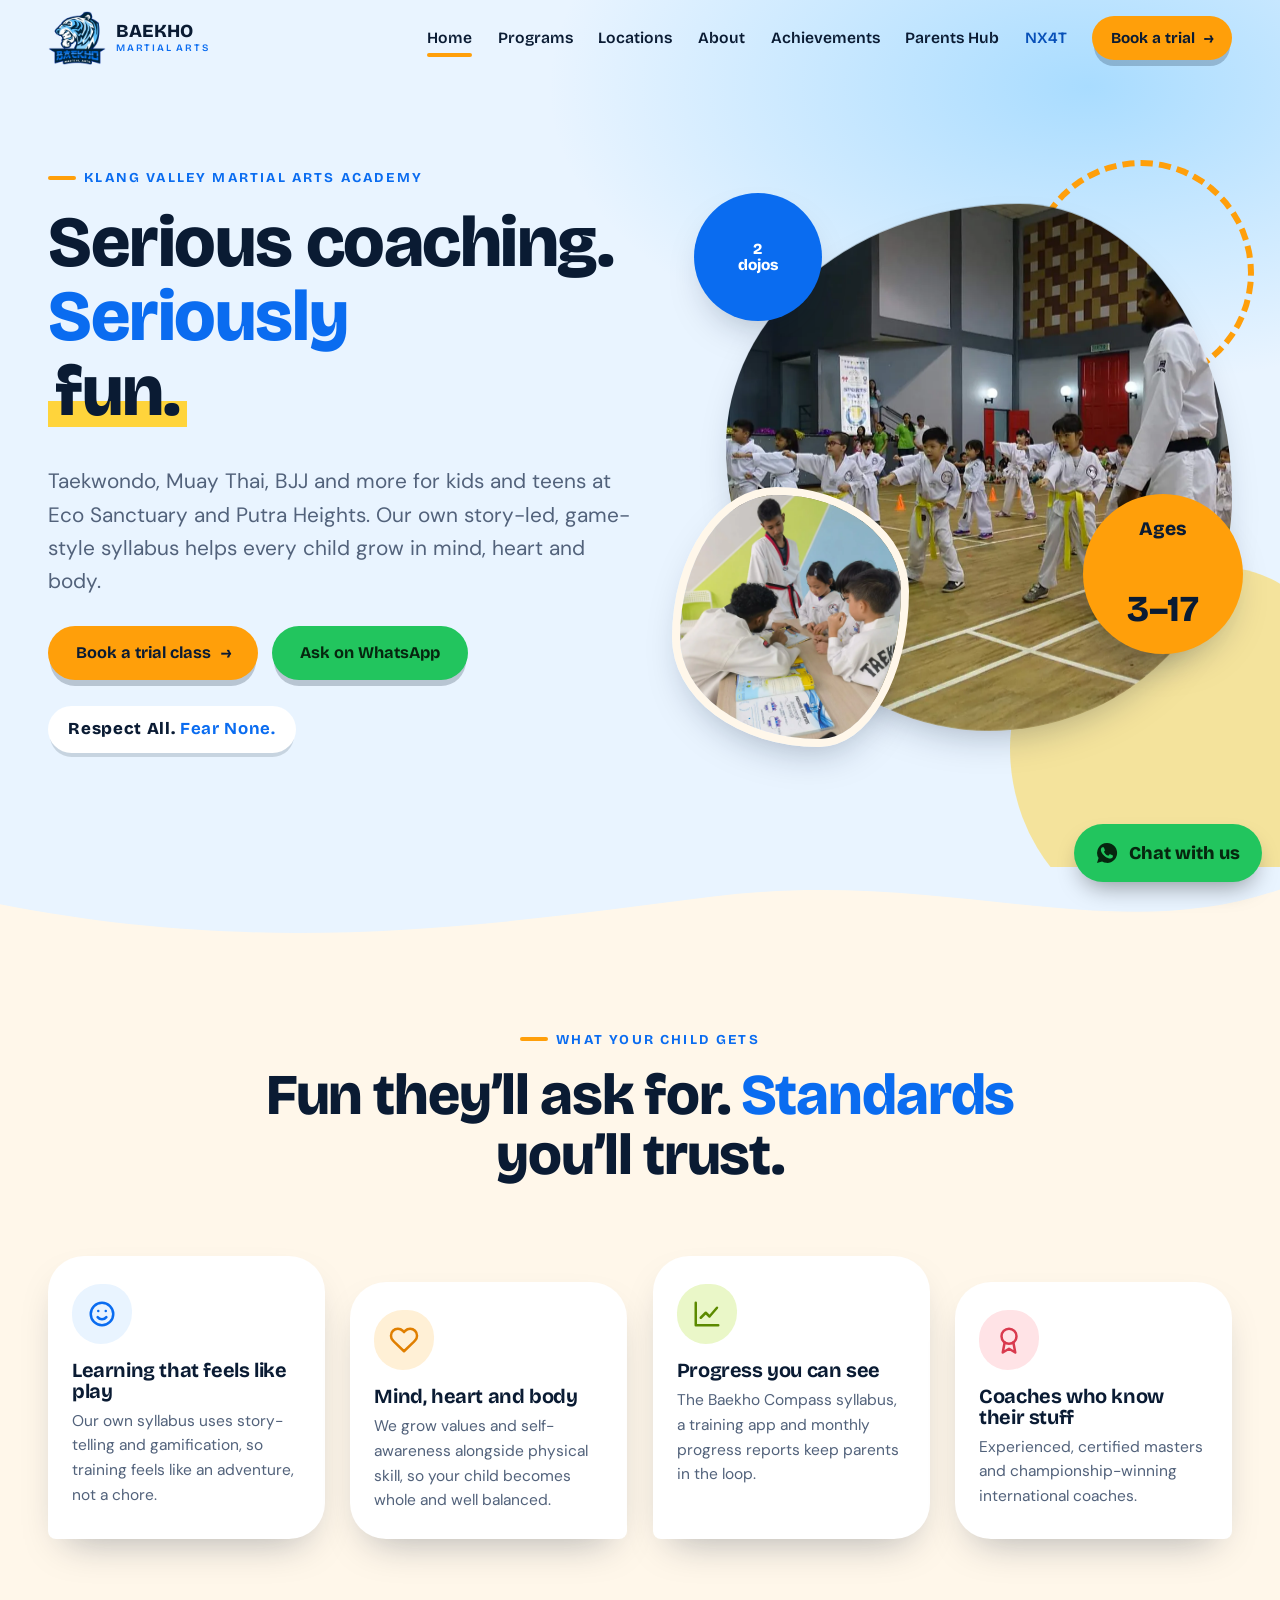
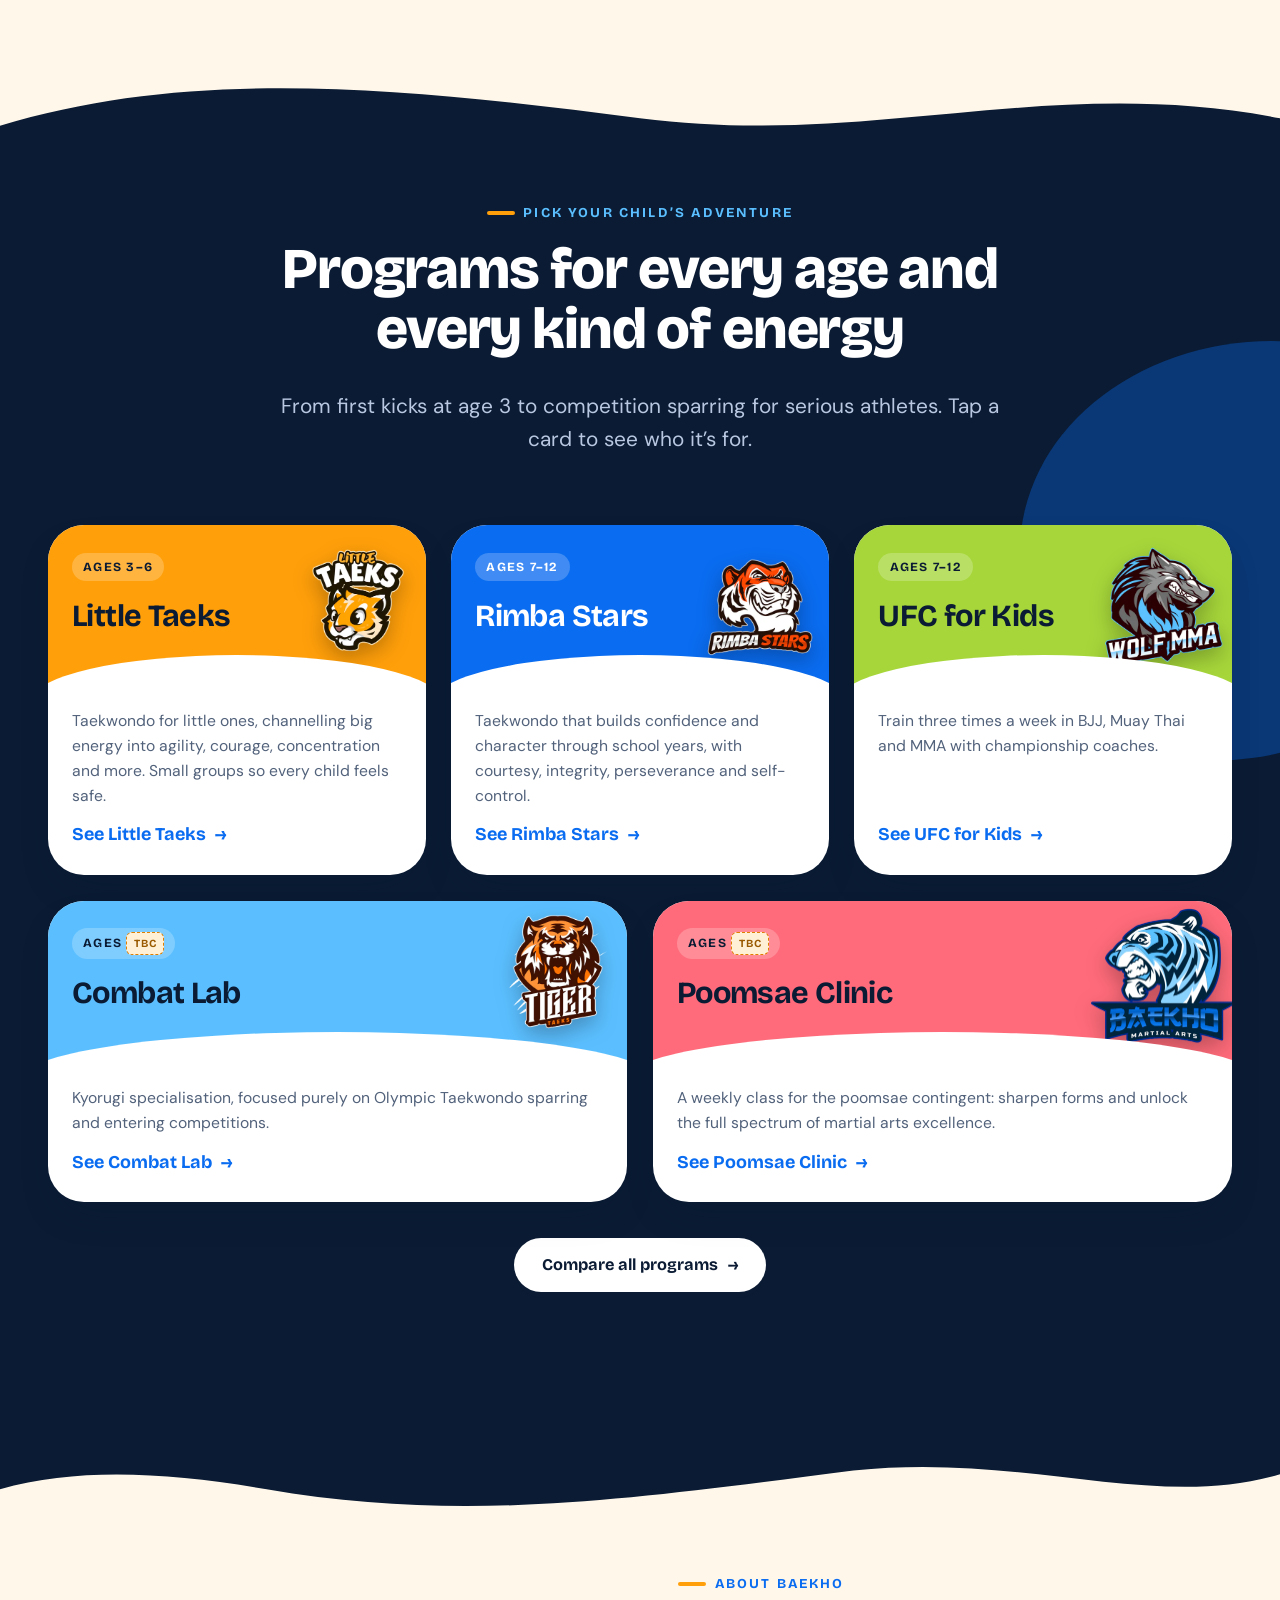
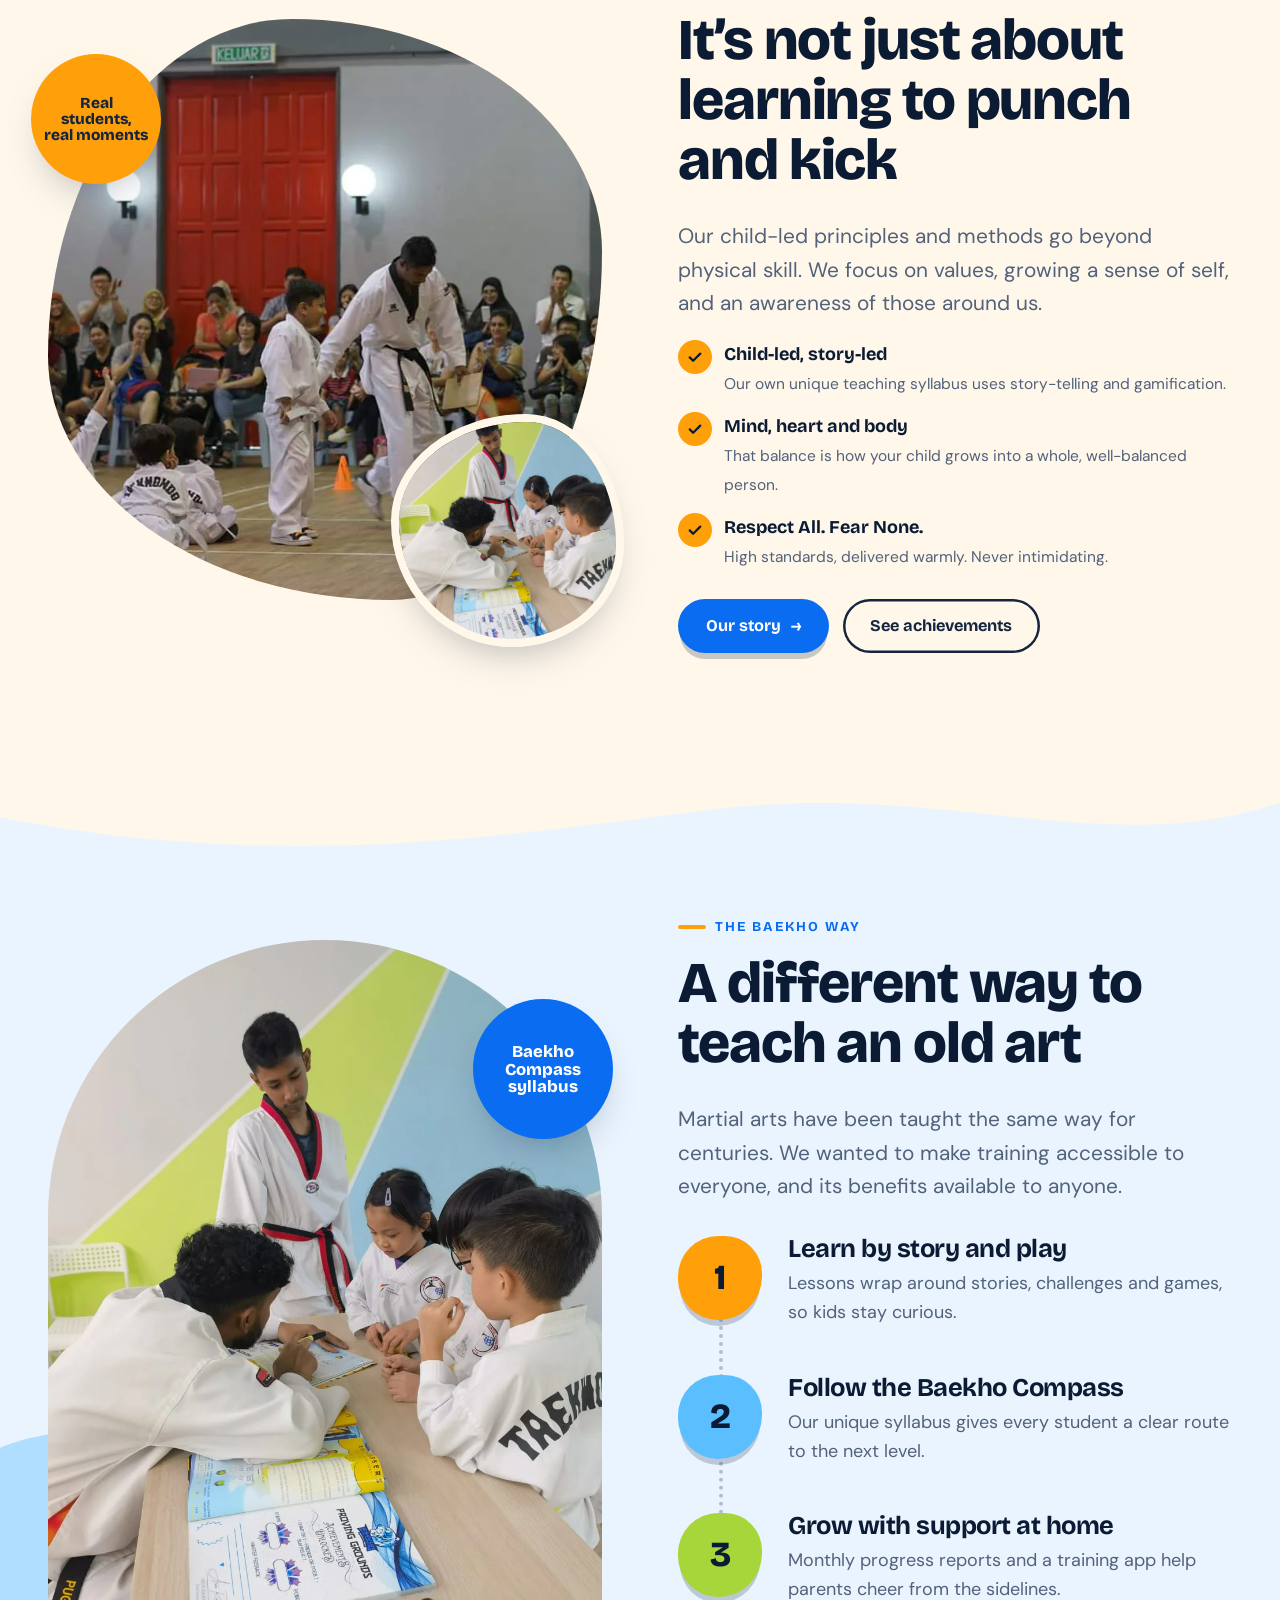
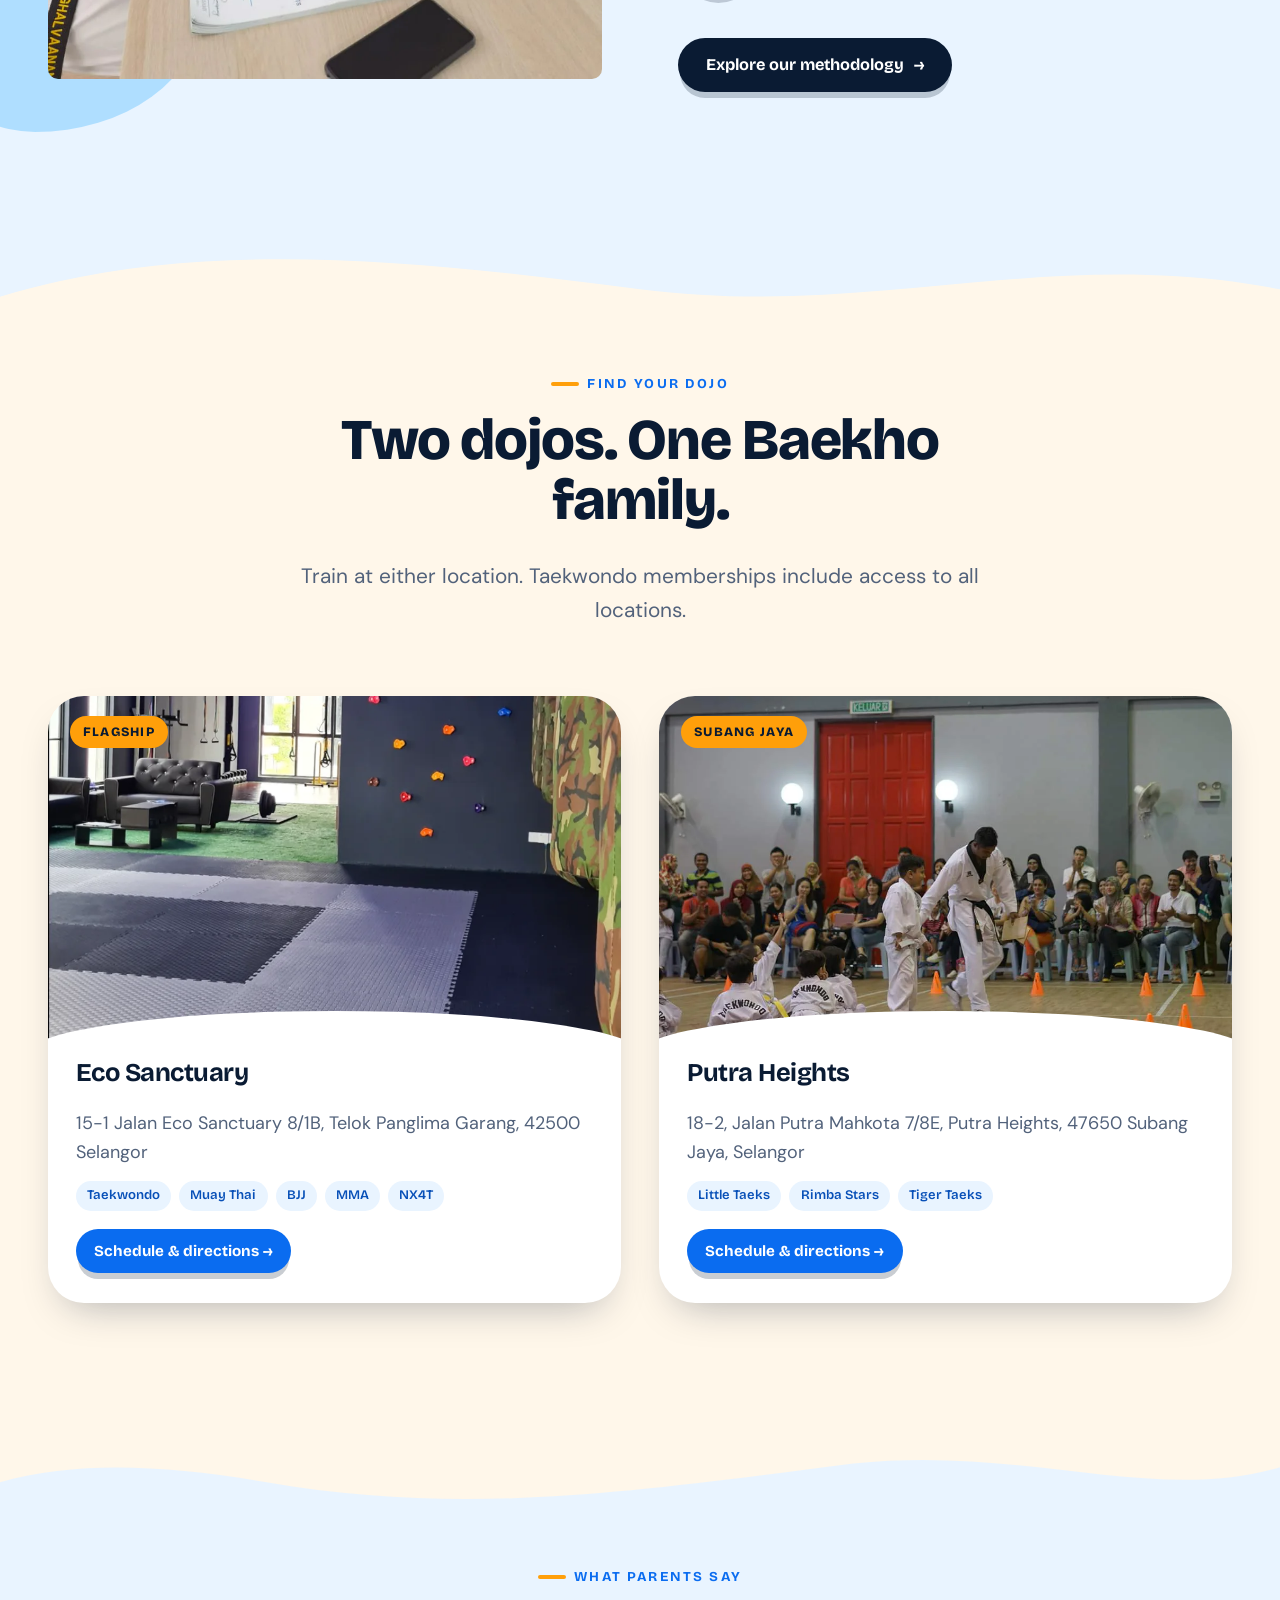
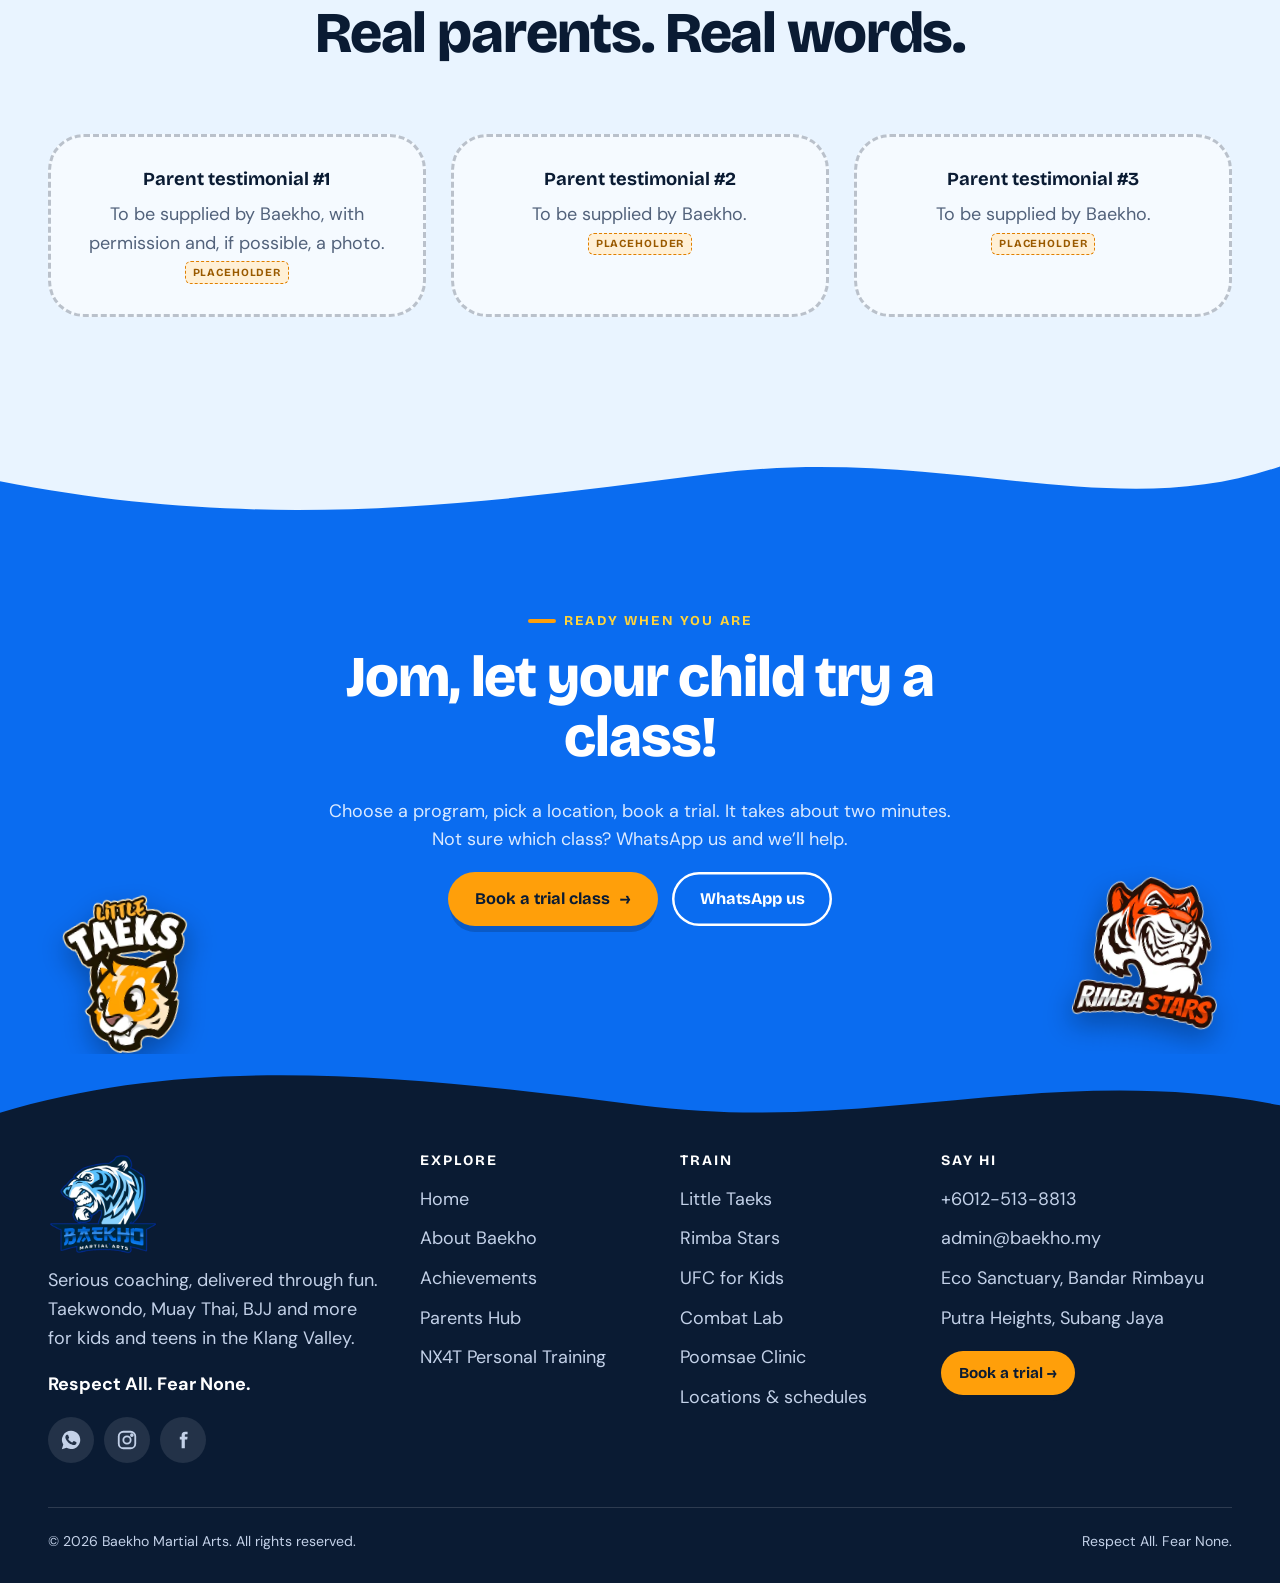
==== index.html @ bf96dbfe "Baekho Martial Arts website redesign prototype Eight-page responsive prototype (Home, Programs, Loca" ====
<!doctype html>
<html lang="en">
<head>
<meta charset="utf-8">
<meta name="viewport" content="width=device-width,initial-scale=1">
<title>Baekho Martial Arts | Taekwondo, Muay Thai &amp; BJJ for Kids in Klang Valley</title>
<meta name="description" content="Serious coaching, delivered through fun. Taekwondo, Muay Thai, BJJ and more for kids and teens at Eco Sanctuary and Putra Heights. Book a trial class online.">
<meta property="og:title" content="Baekho Martial Arts — Respect All. Fear None.">
<meta property="og:image" content="img/photo-class-kids.webp">
<meta name="theme-color" content="#0A6CF0">
<link rel="icon" href="img/logo.webp">
<link rel="preconnect" href="https://fonts.googleapis.com"><link rel="preconnect" href="https://fonts.gstatic.com" crossorigin>
<link href="https://fonts.googleapis.com/css2?family=Bricolage+Grotesque:opsz,wght@12..96,600;12..96,700;12..96,800&family=DM+Sans:wght@400;500;600;700&display=swap" rel="stylesheet">
<link rel="stylesheet" href="css/styles.css">
</head>
<body>
<a class="skip" href="#main">Skip to content</a>
<header id="site-header"></header>

<main id="main">

<!-- HERO -->
<section class="hero">
  <i class="blob" style="width:360px;height:360px;background:var(--sun);right:-90px;bottom:-60px;opacity:.5"></i>
  <div class="wrap grid">
    <div>
      <span class="eyebrow rv">Klang Valley martial arts academy</span>
      <h1 aria-label="Serious coaching. Seriously fun.">
        <span class="row"><span>Serious coaching.</span></span>
        <span class="row"><span class="hl">Seriously</span></span>
        <span class="row"><span><span class="squiggle">fun.</span></span></span>
      </h1>
      <p class="lead rv" style="--d:.3s">Taekwondo, Muay Thai, BJJ and more for kids and teens at Eco Sanctuary and Putra Heights. Our own story-led, game-style syllabus helps every child grow in mind, heart and body.</p>
      <div class="btn-row rv" style="--d:.4s">
        <a class="btn" href="trial.html" data-track="trial_cta_click">Book a trial class <span class="arr">→</span></a>
        <a class="btn wa" href="https://wa.me/60125138813?text=Hi%20Baekho!%20I%27d%20like%20to%20know%20more%20about%20a%20trial%20class." target="_blank" rel="noopener" data-track="whatsapp_click">Ask on WhatsApp</a>
      </div>
      <div class="motto rv" style="--d:.5s">Respect All. <b>Fear None.</b></div>
    </div>
    <div class="hero-art">
      <i class="ring"></i>
      <div class="photo mask-a mask-reveal in" data-speed=".05"><img src="img/photo-class-kids.webp" alt="Kids practising Taekwondo punches in a line with their coach at Baekho" width="1200" height="952" fetchpriority="high"></div>
      <div class="mini mask-b"><img src="img/photo-syllabus.webp" alt="Coach and students going through the Baekho syllabus book" width="960" height="1280" loading="lazy"></div>
      <div class="sticker st1" style="--rot:-8deg">Ages<br><span style="font-size:1.9em">3–17</span></div>
      <div class="sticker st2">2<br>dojos</div>
    </div>
  </div>
</section>

<!-- BENEFITS -->
<section class="sec bg-cream" style="padding-top:clamp(90px,12vw,170px)">
  <i class="wave top" data-c="#E9F4FF" data-v="1"></i>
  <div class="wrap">
    <div class="sec-head rv">
      <span class="eyebrow">What your child gets</span>
      <h2>Fun they’ll ask for. <span class="hl">Standards</span> you’ll trust.</h2>
    </div>
    <div class="benefits">
      <article class="benefit rv" style="--d:0s"><div class="ic"><svg viewBox="0 0 24 24" fill="none" stroke="currentColor" stroke-width="2" stroke-linecap="round" stroke-linejoin="round"><circle cx="12" cy="12" r="9"/><path d="M8.500 14.500a4.500 4.500 0 0 0 7 0M9 9.500h.01M15 9.500h.01"/></svg></div><h3>Learning that feels like play</h3><p>Our own syllabus uses story-telling and gamification, so training feels like an adventure, not a chore.</p></article>
      <article class="benefit rv" style="--d:.08s"><div class="ic"><svg viewBox="0 0 24 24" fill="none" stroke="currentColor" stroke-width="2" stroke-linecap="round" stroke-linejoin="round"><path d="M20.800 4.600a5.500 5.500 0 0 0-7.800 0L12 5.700l-1-1.100a5.500 5.500 0 0 0-7.800 7.800l1 1.100L12 21l7.800-7.500 1-1.100a5.500 5.500 0 0 0 0-7.800Z"/></svg></div><h3>Mind, heart and body</h3><p>We grow values and self-awareness alongside physical skill, so your child becomes whole and well balanced.</p></article>
      <article class="benefit rv" style="--d:.16s"><div class="ic"><svg viewBox="0 0 24 24" fill="none" stroke="currentColor" stroke-width="2" stroke-linecap="round" stroke-linejoin="round"><path d="M3 3v18h18"/><path d="m7 15 4-4 3 3 6-7"/></svg></div><h3>Progress you can see</h3><p>The Baekho Compass syllabus, a training app and monthly progress reports keep parents in the loop.</p></article>
      <article class="benefit rv" style="--d:.24s"><div class="ic"><svg viewBox="0 0 24 24" fill="none" stroke="currentColor" stroke-width="2" stroke-linecap="round" stroke-linejoin="round"><circle cx="12" cy="9" r="6"/><path d="m8.500 14-1.500 8 5-3 5 3-1.500-8"/></svg></div><h3>Coaches who know their stuff</h3><p>Experienced, certified masters and championship-winning international coaches.</p></article>
    </div>
  </div>
</section>

<!-- PROGRAMS -->
<section class="sec bg-ink" id="programs">
  <i class="wave top" data-c="#FFF7EA" data-v="2"></i>
  <i class="blob" style="width:420px;height:420px;background:var(--blue);right:-160px;top:20%;opacity:.35"></i>
  <div class="wrap">
    <div class="sec-head rv">
      <span class="eyebrow" style="color:var(--sky)">Pick your child’s adventure</span>
      <h2>Programs for every age and every kind of energy</h2>
      <p class="lead">From first kicks at age 3 to competition sparring for serious athletes. Tap a card to see who it’s for.</p>
    </div>
    <div class="prog-grid">
      <a class="pcard c-orange rv" href="programs.html#little-taeks"><div class="top"><span class="age">Ages 3–6</span><h3>Little Taeks</h3><img class="mascot" src="img/mascot-little-taeks.webp" alt="" width="150" height="128" loading="lazy"></div><div class="body"><p>Taekwondo for little ones, channelling big energy into agility, courage, concentration and more. Small groups so every child feels safe.</p><span class="more">See Little Taeks <span class="arr">→</span></span></div></a>
      <a class="pcard c-blue rv" style="--d:.1s" href="programs.html#rimba-stars"><div class="top"><span class="age">Ages 7–12</span><h3>Rimba Stars</h3><img class="mascot" src="img/mascot-rimba-stars.webp" alt="" width="150" height="150" loading="lazy"></div><div class="body"><p>Taekwondo that builds confidence and character through school years, with courtesy, integrity, perseverance and self-control.</p><span class="more">See Rimba Stars <span class="arr">→</span></span></div></a>
      <a class="pcard c-lime rv" style="--d:.2s" href="programs.html#ufc-for-kids"><div class="top"><span class="age">Ages 7–12</span><h3>UFC for Kids</h3><img class="mascot" src="img/mascot-mma.webp" alt="" width="150" height="150" loading="lazy"></div><div class="body"><p>Train three times a week in BJJ, Muay Thai and MMA with championship coaches.</p><span class="more">See UFC for Kids <span class="arr">→</span></span></div></a>
      <a class="pcard c-sky rv" href="programs.html#combat-lab"><div class="top"><span class="age">Ages <span class="tbc">TBC</span></span><h3>Combat Lab</h3><img class="mascot" src="img/mascot-tiger-taeks.webp" alt="" width="150" height="141" loading="lazy"></div><div class="body"><p>Kyorugi specialisation, focused purely on Olympic Taekwondo sparring and entering competitions.</p><span class="more">See Combat Lab <span class="arr">→</span></span></div></a>
      <a class="pcard c-coral rv" style="--d:.1s" href="programs.html#poomsae-clinic"><div class="top"><span class="age">Ages <span class="tbc">TBC</span></span><h3>Poomsae Clinic</h3><img class="mascot" src="img/logo.webp" alt="" width="150" height="137" loading="lazy"></div><div class="body"><p>A weekly class for the poomsae contingent: sharpen forms and unlock the full spectrum of martial arts excellence.</p><span class="more">See Poomsae Clinic <span class="arr">→</span></span></div></a>
    </div>
    <p class="rv" style="text-align:center;margin-top:36px"><a class="btn white" href="programs.html">Compare all programs <span class="arr">→</span></a></p>
  </div>
</section>

<!-- STORY -->
<section class="sec bg-cream">
  <i class="wave top" data-c="#0A1B33" data-v="3"></i>
  <div class="wrap split">
    <div class="visual rv left">
      <div class="main mask-b zoom"><img src="img/photo-ceremony.webp" alt="Parents clapping as a coach presents a child at a Baekho grading" width="1080" height="720" loading="lazy" style="object-position:40% 50%"></div>
      <div class="accent mask-a" style="right:-4%;bottom:-8%"><img src="img/photo-syllabus.webp" alt="Students and coach studying the Baekho syllabus" width="960" height="1280" loading="lazy"></div>
      <div class="sticker" style="left:-3%;top:6%;width:clamp(96px,13vw,130px);aspect-ratio:1;background:var(--orange);font-size:clamp(.8rem,1.2vw,1rem);--rot:-10deg">Real<br>students,<br>real moments</div>
    </div>
    <div class="rv right">
      <span class="eyebrow">About Baekho</span>
      <h2>It’s not just about learning to punch and kick</h2>
      <p class="lead">Our child-led principles and methods go beyond physical skill. We focus on values, growing a sense of self, and an awareness of those around us.</p>
      <ul class="ticks">
        <li><div><b>Child-led, story-led</b><span>Our own unique teaching syllabus uses story-telling and gamification.</span></div></li>
        <li><div><b>Mind, heart and body</b><span>That balance is how your child grows into a whole, well-balanced person.</span></div></li>
        <li><div><b>Respect All. Fear None.</b><span>High standards, delivered warmly. Never intimidating.</span></div></li>
      </ul>
      <div class="btn-row"><a class="btn blue" href="about.html">Our story <span class="arr">→</span></a><a class="btn ghost" href="achievements.html">See achievements</a></div>
    </div>
  </div>
</section>

<!-- METHODOLOGY PREVIEW -->
<section class="sec bg-ice">
  <i class="wave top" data-c="#FFF7EA" data-v="1"></i>
  <i class="blob" style="width:300px;height:300px;background:var(--sky);left:-100px;bottom:10%;opacity:.4"></i>
  <div class="wrap split rev">
    <div>
      <span class="eyebrow">The Baekho way</span>
      <h2>A different way to teach an old art</h2>
      <p class="lead">Martial arts have been taught the same way for centuries. We wanted to make training accessible to everyone, and its benefits available to anyone.</p>
      <div class="path" style="margin-top:34px">
        <div class="step rv"><div><h3>Learn by story and play</h3><p>Lessons wrap around stories, challenges and games, so kids stay curious.</p></div></div>
        <div class="step rv" style="--d:.1s"><div><h3>Follow the Baekho Compass</h3><p>Our unique syllabus gives every student a clear route to the next level.</p></div></div>
        <div class="step rv" style="--d:.2s"><div><h3>Grow with support at home</h3><p>Monthly progress reports and a training app help parents cheer from the sidelines.</p></div></div>
      </div>
      <p style="margin-top:34px"><a class="btn navy" href="about.html#methodology">Explore our methodology <span class="arr">→</span></a></p>
    </div>
    <div class="visual rv right">
      <div class="main mask-arch zoom" style="aspect-ratio:3/4"><img src="img/photo-syllabus.webp" alt="Coach guiding three students through the Baekho syllabus book at a table" width="960" height="1280" loading="lazy"></div>
      <div class="sticker" style="right:-2%;top:8%;width:clamp(100px,14vw,140px);aspect-ratio:1;background:var(--blue);color:#fff;font-size:clamp(.8rem,1.3vw,1.05rem);--rot:8deg">Baekho<br>Compass<br>syllabus</div>
    </div>
  </div>
</section>

<!-- LOCATIONS PREVIEW -->
<section class="sec bg-cream">
  <i class="wave top" data-c="#E9F4FF" data-v="2"></i>
  <div class="wrap">
    <div class="sec-head rv"><span class="eyebrow">Find your dojo</span><h2>Two dojos. One Baekho family.</h2><p class="lead">Train at either location. Taekwondo memberships include access to all locations.</p></div>
    <div class="loc-grid">
      <article class="lcard rv"><div class="ph zoom"><span class="pin">Flagship</span><img src="img/photo-eco-gym.webp" alt="Baekho Eco Sanctuary dojo with mats, climbing wall and punching bags" width="900" height="1996" loading="lazy" style="object-position:50% 62%"></div><div class="in"><h3>Eco Sanctuary</h3><p class="addr">15-1 Jalan Eco Sanctuary 8/1B, Telok Panglima Garang, 42500 Selangor</p><div class="chips"><span class="chip">Taekwondo</span><span class="chip">Muay Thai</span><span class="chip">BJJ</span><span class="chip">MMA</span><span class="chip">NX4T</span></div><a class="btn blue sm" href="locations.html#eco-sanctuary" style="justify-self:start">Schedule &amp; directions →</a></div></article>
      <article class="lcard rv" style="--d:.12s"><div class="ph zoom"><span class="pin">Subang Jaya</span><img src="img/photo-ceremony.webp" alt="Parents watching a grading at Baekho Putra Heights" width="1080" height="720" loading="lazy"></div><div class="in"><h3>Putra Heights</h3><p class="addr">18-2, Jalan Putra Mahkota 7/8E, Putra Heights, 47650 Subang Jaya, Selangor</p><div class="chips"><span class="chip">Little Taeks</span><span class="chip">Rimba Stars</span><span class="chip">Tiger Taeks</span></div><a class="btn blue sm" href="locations.html#putra-heights" style="justify-self:start">Schedule &amp; directions →</a></div></article>
    </div>
  </div>
</section>

<!-- SOCIAL PROOF (placeholders) -->
<section class="sec bg-ice">
  <i class="wave top" data-c="#FFF7EA" data-v="3"></i>
  <div class="wrap">
    <div class="sec-head rv"><span class="eyebrow">What parents say</span><h2>Real parents. Real words.</h2></div>
    <div class="benefits" style="grid-template-columns:repeat(auto-fit,minmax(260px,1fr))">
      <div class="ph-card rv"><b>Parent testimonial #1</b>To be supplied by Baekho, with permission and, if possible, a photo.<br><span class="tbc">placeholder</span></div>
      <div class="ph-card rv" style="--d:.1s"><b>Parent testimonial #2</b>To be supplied by Baekho.<br><span class="tbc">placeholder</span></div>
      <div class="ph-card rv" style="--d:.2s"><b>Parent testimonial #3</b>To be supplied by Baekho.<br><span class="tbc">placeholder</span></div>
    </div>
  </div>
</section>

<!-- FINAL CTA -->
<section class="sec cta">
  <i class="wave top" data-c="#E9F4FF" data-v="1"></i>
  <img class="mascot-l" src="img/mascot-little-taeks.webp" alt="" width="230" height="195" loading="lazy">
  <img class="mascot-r" src="img/mascot-rimba-stars.webp" alt="" width="230" height="230" loading="lazy">
  <div class="wrap" style="padding-top:30px">
    <span class="eyebrow" style="color:var(--sun)">Ready when you are</span>
    <h2>Jom, let your child try a class!</h2>
    <p>Choose a program, pick a location, book a trial. It takes about two minutes. Not sure which class? WhatsApp us and we’ll help.</p>
    <div class="btn-row" style="justify-content:center"><a class="btn" href="trial.html" data-track="trial_cta_click">Book a trial class <span class="arr">→</span></a><a class="btn ghost" href="https://wa.me/60125138813" target="_blank" rel="noopener" data-track="whatsapp_click">WhatsApp us</a></div>
  </div>
</section>
</main>

<footer id="site-footer" data-c="#0A6CF0"></footer>
<script src="js/site.js"></script>
</body>
</html>
---- css/styles.css ----
/* ==========================================================
   BAEKHO MARTIAL ARTS — design system
   Brand blue from the tiger logo + warm "tiger orange" energy.
   Flowing sections: every section sits on the same continuous
   canvas and is joined by SVG waves, blobs and overlaps.
   ========================================================== */
:root{
  --ink:#0A1B33;          /* deep navy (logo outline) */
  --navy:#0C2A55;
  --blue:#0A6CF0;         /* logo electric blue */
  --blue-d:#0850B8;
  --sky:#5BBFFF;          /* logo light blue */
  --ice:#E9F4FF;
  --cream:#FFF7EA;
  --orange:#FF9F0A;       /* Little Taeks tiger */
  --orange-d:#E07F00;
  --sun:#FFD43B;
  --lime:#A6D63A;         /* Eco Sanctuary wall */
  --coral:#FF6B7A;
  --white:#fff;
  --text:#14253F;
  --muted:#52627B;
  --line:rgba(10,27,51,.12);

  --f-head:"Bricolage Grotesque","Trebuchet MS",system-ui,sans-serif;
  --f-body:"DM Sans",system-ui,-apple-system,"Segoe UI",sans-serif;

  --r-lg:36px; --r-md:22px;
  --shadow:0 18px 40px -18px rgba(10,27,51,.35);
  --wrap:1200px;
  --pad:clamp(20px,5vw,48px);
  --ease:cubic-bezier(.2,.8,.2,1);
}
*,*::before,*::after{box-sizing:border-box}
html{scroll-behavior:smooth;-webkit-text-size-adjust:100%;overflow-x:clip}
body{margin:0;font-family:var(--f-body);font-size:clamp(16px,1.05vw + 12px,18px);line-height:1.6;color:var(--text);background:var(--cream);overflow-x:hidden}
img,svg,video{max-width:100%;display:block}
a{color:inherit}
h1,h2,h3,h4{font-family:var(--f-head);line-height:1.04;margin:0 0 .5em;letter-spacing:-.02em;color:var(--ink)}
h1{font-size:clamp(2.6rem,7.2vw,5.6rem);font-weight:800}
h2{font-size:clamp(2rem,4.6vw,3.6rem);font-weight:800}
h3{font-size:clamp(1.25rem,2vw,1.6rem);font-weight:700}
p{margin:0 0 1em}
.wrap{width:min(100% - 2*var(--pad),var(--wrap));margin-inline:auto}
.eyebrow{display:inline-flex;align-items:center;gap:.6em;font-family:var(--f-head);font-weight:700;font-size:.85rem;letter-spacing:.16em;text-transform:uppercase;color:var(--blue);margin-bottom:1rem}
.eyebrow::before{content:"";width:28px;height:4px;border-radius:4px;background:var(--orange)}
.lead{font-size:clamp(1.05rem,1.4vw + .6rem,1.3rem);color:var(--muted);max-width:56ch}
.hl{color:var(--blue)} .hl-o{color:var(--orange)}
.squiggle{background:linear-gradient(transparent 62%,var(--sun) 62% 92%,transparent 92%);padding:0 .1em}
.skip{position:absolute;left:-999px;top:8px;background:var(--ink);color:#fff;padding:.7em 1em;border-radius:10px;z-index:200}
.skip:focus{left:8px}
:focus-visible{outline:3px solid var(--orange);outline-offset:3px;border-radius:6px}

/* ---------- buttons ---------- */
.btn{--bg:var(--orange);--fg:var(--ink);display:inline-flex;align-items:center;justify-content:center;gap:.6em;min-height:52px;padding:.85em 1.7em;border-radius:999px;border:0;background:var(--bg);color:var(--fg);font-family:var(--f-head);font-weight:700;font-size:1.02rem;text-decoration:none;cursor:pointer;box-shadow:0 8px 0 -2px rgba(10,27,51,.22);transition:transform .25s var(--ease),box-shadow .25s var(--ease),background .25s}
.btn:hover{transform:translateY(-3px);box-shadow:0 12px 0 -2px rgba(10,27,51,.22)}
.btn:active{transform:translateY(2px);box-shadow:0 3px 0 -1px rgba(10,27,51,.22)}
.btn .arr{transition:transform .25s var(--ease)} .btn:hover .arr{transform:translateX(4px)}
.btn.blue{--bg:var(--blue);--fg:#fff}
.btn.navy{--bg:var(--ink);--fg:#fff}
.btn.white{--bg:#fff;--fg:var(--ink)}
.btn.wa{--bg:#22C55E;--fg:#06260F}
.btn.ghost{--bg:transparent;--fg:currentColor;box-shadow:inset 0 0 0 2.5px currentColor}
.btn.ghost:hover{box-shadow:inset 0 0 0 2.5px currentColor,0 8px 0 -2px rgba(10,27,51,.15)}
.btn.sm{min-height:44px;padding:.55em 1.2em;font-size:.95rem}
.btn-row{display:flex;flex-wrap:wrap;gap:14px;align-items:center}

/* ---------- header ---------- */
.site-header{position:fixed;inset:0 0 auto 0;z-index:100;transition:transform .35s var(--ease),background .3s,box-shadow .3s}
.site-header .bar{display:flex;align-items:center;justify-content:space-between;gap:20px;min-height:76px}
.site-header.scrolled{background:rgba(255,247,234,.94);backdrop-filter:blur(12px);box-shadow:0 6px 24px -14px rgba(10,27,51,.4)}
.site-header.scrolled .bar{min-height:64px}
.site-header.hide{transform:translateY(-100%)}
.brand{display:flex;align-items:center;gap:10px;text-decoration:none}
.brand img{width:58px;height:auto;transition:width .3s}
.scrolled .brand img{width:48px}
.brand span{font-family:var(--f-head);font-weight:800;font-size:1.15rem;line-height:1;color:var(--ink)}
.brand small{display:block;font-weight:600;font-size:.62rem;letter-spacing:.18em;text-transform:uppercase;color:var(--blue);margin-top:3px}
.nav{display:flex;align-items:center;gap:clamp(14px,2vw,30px)}
.nav a.link{position:relative;font-family:var(--f-head);font-weight:600;font-size:.98rem;text-decoration:none;padding:.4em 0;color:var(--ink)}
.nav a.link::after{content:"";position:absolute;left:0;right:100%;bottom:0;height:4px;border-radius:4px;background:var(--orange);transition:right .3s var(--ease)}
.nav a.link:hover::after,.nav a.link[aria-current="page"]::after{right:0}
.nav a.link.nx{color:var(--blue-d)}
.menu-btn{display:none;width:52px;height:52px;border-radius:50%;border:0;background:var(--ink);color:#fff;cursor:pointer;place-items:center}
.menu-btn span{display:block;width:22px;height:2.5px;background:#fff;border-radius:3px;position:relative;transition:.3s}
.menu-btn span::before,.menu-btn span::after{content:"";position:absolute;left:0;width:100%;height:2.5px;background:#fff;border-radius:3px;transition:.3s}
.menu-btn span::before{top:-7px}.menu-btn span::after{top:7px}
.menu-open .menu-btn span{background:transparent}
.menu-open .menu-btn span::before{top:0;transform:rotate(45deg)}
.menu-open .menu-btn span::after{top:0;transform:rotate(-45deg)}
@media(max-width:1060px){
  .menu-btn{display:grid}
  .nav{position:fixed;inset:0;flex-direction:column;justify-content:center;gap:6px;background:var(--ink);padding:90px 30px 40px;opacity:0;visibility:hidden;clip-path:circle(0 at calc(100% - 46px) 38px);transition:clip-path .55s var(--ease),opacity .3s,visibility .55s}
  .menu-open .nav{opacity:1;visibility:visible;clip-path:circle(150% at calc(100% - 46px) 38px)}
  .nav a.link{color:#fff;font-size:clamp(1.5rem,6vw,2rem);font-weight:700;padding:.25em 0}
  .nav a.link.nx{color:var(--sky)}
  .menu-open .menu-btn{position:relative;z-index:2;background:var(--orange)}
  .menu-open .menu-btn span{background:transparent}
  .nav .btn{margin-top:18px}
  .menu-open .brand span{color:#fff}
}
body.menu-open{overflow:hidden}

/* ---------- flowing sections ---------- */
section{position:relative;overflow-x:clip}
.sec{padding-block:clamp(70px,10vw,140px);position:relative}
.bg-cream{background:var(--cream)}
.bg-ice{background:var(--ice)}
.bg-ink{background:var(--ink);color:#fff}
.bg-ink h1,.bg-ink h2,.bg-ink h3,.bg-ink h4{color:#fff}
.bg-ink .lead{color:#b9c8e0}
.bg-blue{background:var(--blue);color:#fff}
.bg-blue h2,.bg-blue h3{color:#fff}
.bg-orange{background:var(--orange)}
.wave{position:absolute;left:0;width:100%;height:clamp(40px,7vw,110px);line-height:0;pointer-events:none}
.wave svg{width:100%;height:100%}
.wave.top{top:-1px}
.wave.bottom{bottom:-1px;transform:scaleY(-1)}
.wave.flip svg{transform:scaleX(-1)}
.sec>.wave{z-index:1}
/* blobs */
.blob{position:absolute;pointer-events:none;border-radius:60% 40% 55% 45%/50% 60% 40% 50%;filter:blur(0);opacity:.9;z-index:0;animation:morph 14s ease-in-out infinite alternate}
@keyframes morph{
  0%{border-radius:60% 40% 55% 45%/50% 60% 40% 50%}
  50%{border-radius:42% 58% 38% 62%/58% 42% 60% 40%}
  100%{border-radius:55% 45% 62% 38%/42% 58% 46% 54%}}
.sec>.wrap{position:relative;z-index:2}
/* organic image masks */
.mask-a{border-radius:58% 42% 48% 52%/46% 56% 44% 54%;overflow:hidden}
.mask-b{border-radius:44% 56% 38% 62%/58% 40% 60% 42%;overflow:hidden}
.mask-c{border-radius:70% 30% 60% 40%/40% 60% 40% 60%;overflow:hidden}
.mask-arch{border-radius:999px 999px 36px 36px;overflow:hidden}
.mask-a img,.mask-b img,.mask-c img,.mask-arch img{width:100%;height:100%;object-fit:cover}
.zoom{overflow:hidden}.zoom img{transition:transform .8s var(--ease)}.zoom:hover img{transform:scale(1.06)}
.sticker{position:absolute;z-index:3;display:grid;place-items:center;text-align:center;font-family:var(--f-head);font-weight:800;line-height:1.05;border-radius:50%;box-shadow:var(--shadow);animation:bob 5s ease-in-out infinite}
@keyframes bob{0%,100%{transform:translateY(0) rotate(var(--rot,-8deg))}50%{transform:translateY(-10px) rotate(calc(var(--rot,-8deg) + 4deg))}}

/* ---------- hero ---------- */
.hero{padding-top:clamp(110px,14vw,160px);padding-bottom:clamp(70px,9vw,120px);background:radial-gradient(900px 500px at 85% 10%,rgba(91,191,255,.45),transparent 60%),var(--ice);overflow:hidden}
.hero h1{font-size:clamp(2.6rem,5.6vw,4.7rem)}
.hero .grid{display:grid;grid-template-columns:1.05fr .95fr;gap:clamp(24px,4vw,70px);align-items:center}
.hero h1 .row{display:block;overflow:hidden}
.hero h1 .row>span{display:inline-block;transform:translateY(110%);animation:rise .9s var(--ease) forwards}
.hero h1 .row:nth-child(2)>span{animation-delay:.12s}
.hero h1 .row:nth-child(3)>span{animation-delay:.24s}
@keyframes rise{to{transform:none}}
.hero .lead{margin-block:1.2rem 1.8rem}
.hero-art{position:relative;aspect-ratio:1/1.02}
.hero-art .photo{position:absolute;inset:4% 0 0 6%;box-shadow:var(--shadow)}
.hero-art .ring{position:absolute;inset:-4% -4% auto auto;width:42%;aspect-ratio:1;border:6px dashed var(--orange);border-radius:50%;z-index:0;animation:spin 40s linear infinite}
@keyframes spin{to{transform:rotate(360deg)}}
.hero-art .mini{position:absolute;left:-4%;bottom:-3%;width:44%;aspect-ratio:1/1.1;border:8px solid var(--cream);box-shadow:var(--shadow);z-index:2}
.hero-art .st1{right:-2%;bottom:14%;width:clamp(108px,15vw,160px);aspect-ratio:1;background:var(--orange);color:var(--ink);font-size:clamp(.9rem,1.5vw,1.2rem)}
.hero-art .st2{left:0;top:2%;width:clamp(90px,12vw,128px);aspect-ratio:1;background:var(--blue);color:#fff;font-size:clamp(.78rem,1.2vw,1rem);--rot:8deg}
.motto{display:inline-block;margin-top:1.6rem;font-family:var(--f-head);font-weight:800;font-size:1.05rem;letter-spacing:.04em;color:var(--ink);background:#fff;border-radius:999px;padding:.6em 1.2em;box-shadow:0 6px 0 -2px rgba(10,27,51,.15)}
.motto b{color:var(--blue)}
@media(max-width:860px){.hero .grid{grid-template-columns:1fr}.hero-art{max-width:520px;margin-inline:auto;width:100%}}

/* page hero (inner pages) */
.phero{padding-top:clamp(120px,15vw,180px);padding-bottom:clamp(80px,10vw,140px);overflow:hidden}
.phero .grid{display:grid;grid-template-columns:1.2fr .8fr;gap:clamp(24px,5vw,60px);align-items:center}
.phero h1{font-size:clamp(2.4rem,6vw,4.6rem)}
.phero .art{position:relative;aspect-ratio:1;max-width:420px;margin-left:auto;width:100%}
.phero .art .mask-a,.phero .art .mask-b{position:absolute;inset:0}
@media(max-width:820px){.phero .grid{grid-template-columns:1fr}.phero .art{margin:0 auto;max-width:320px}}

/* ---------- benefits strip (floating pills, not a box row) ---------- */
.benefits{display:grid;grid-template-columns:repeat(4,1fr);gap:clamp(14px,2vw,26px)}
.benefit{position:relative;background:#fff;border-radius:var(--r-lg) var(--r-lg) var(--r-lg) 8px;padding:28px 24px 26px;box-shadow:var(--shadow);transition:transform .35s var(--ease)}
.benefit:nth-child(even){margin-top:26px;border-radius:var(--r-lg) var(--r-lg) 8px var(--r-lg)}
.benefit:hover{transform:translateY(-8px) rotate(-1deg)}
.benefit .ic{width:60px;height:60px;border-radius:50% 46% 54% 50%;display:grid;place-items:center;margin-bottom:16px;background:var(--ice);color:var(--blue);transition:transform .5s var(--ease)}
.benefit:nth-child(2) .ic{background:#FFF0D6;color:var(--orange-d)}
.benefit:nth-child(3) .ic{background:#EAF7C8;color:#5C8A00}
.benefit:nth-child(4) .ic{background:#FFE3E6;color:#D93A4E}
.benefit:hover .ic{transform:rotate(-12deg) scale(1.1)}
.benefit .ic svg{width:30px;height:30px}
.benefit h3{margin-bottom:.35em;font-size:1.25rem}
.benefit p{margin:0;color:var(--muted);font-size:.97rem}
@media(max-width:980px){.benefits{grid-template-columns:repeat(2,1fr)}}
@media(max-width:560px){.benefits{grid-template-columns:1fr}.benefit:nth-child(even){margin-top:0}}

/* ---------- program cards ---------- */
.sec-head{text-align:center;max-width:760px;margin:0 auto clamp(40px,6vw,70px)}
.sec-head .lead{margin-inline:auto}
.prog-grid{display:grid;grid-template-columns:repeat(6,1fr);gap:clamp(16px,2vw,26px)}
.pcard{grid-column:span 2;position:relative;display:flex;flex-direction:column;border-radius:var(--r-lg);overflow:hidden;background:#fff;color:var(--text);text-decoration:none;box-shadow:var(--shadow);transition:transform .4s var(--ease)}
.pcard:hover{transform:translateY(-10px)}
.pcard:nth-child(4),.pcard:nth-child(5){grid-column:span 3}
.pcard .top{position:relative;padding:26px 24px 70px;background:var(--c1,var(--blue));color:var(--c1t,#fff);overflow:hidden}
.pcard .top::after{content:"";position:absolute;left:-5%;right:-5%;bottom:-1px;height:48px;background:#fff;border-radius:50% 50% 0 0/100% 100% 0 0}
.pcard .top .age{display:inline-block;font-family:var(--f-head);font-weight:700;font-size:.78rem;letter-spacing:.1em;text-transform:uppercase;background:rgba(255,255,255,.22);padding:.35em .9em;border-radius:99px}
.pcard .top h3{color:inherit;margin:.6em 0 0;font-size:clamp(1.5rem,2.4vw,2rem)}
.pcard .mascot{position:absolute;right:-6px;top:6px;width:44%;max-width:150px;transition:transform .6s var(--ease);filter:drop-shadow(0 8px 10px rgba(0,0,0,.25))}
.pcard:hover .mascot{transform:rotate(-8deg) scale(1.12)}
.pcard .body{padding:6px 24px 26px;display:flex;flex-direction:column;gap:12px;flex:1}
.pcard .body p{color:var(--muted);margin:0;font-size:.98rem}
.pcard .more{margin-top:auto;font-family:var(--f-head);font-weight:700;color:var(--blue);display:inline-flex;gap:.5em;align-items:center}
.pcard .more .arr{transition:transform .25s}.pcard:hover .more .arr{transform:translateX(5px)}
.c-orange{--c1:var(--orange);--c1t:var(--ink)}
.c-blue{--c1:var(--blue)}
.c-navy{--c1:var(--navy)}
.c-lime{--c1:var(--lime);--c1t:var(--ink)}
.c-coral{--c1:var(--coral);--c1t:var(--ink)}
.c-sky{--c1:var(--sky);--c1t:var(--ink)}
@media(max-width:960px){.prog-grid{grid-template-columns:repeat(2,1fr)}.pcard,.pcard:nth-child(4),.pcard:nth-child(5){grid-column:span 1}}
@media(max-width:600px){.prog-grid{grid-template-columns:1fr}}

/* ---------- story / split ---------- */
.split{display:grid;grid-template-columns:minmax(0,1fr) minmax(0,1fr);gap:clamp(30px,6vw,90px);align-items:center}
.split.rev>:first-child{order:2}
.split .visual{position:relative}
.visual .main{aspect-ratio:1/1.05}
.visual .accent{position:absolute;width:42%;aspect-ratio:1;border:8px solid var(--cream);box-shadow:var(--shadow)}
.bg-ice .visual .accent{border-color:var(--ice)}
.bg-ink .visual .accent{border-color:var(--ink)}
@media(max-width:820px){.split{grid-template-columns:minmax(0,1fr)}.split.rev>:first-child{order:0}.visual .main{max-width:520px;margin-inline:auto}}
.ticks{list-style:none;padding:0;margin:1.2rem 0 1.8rem;display:grid;gap:.9rem}
.ticks li{display:grid;grid-template-columns:34px 1fr;gap:12px;align-items:start}
.ticks li::before{content:"";width:34px;height:34px;border-radius:50%;background:var(--orange) url("data:image/svg+xml,%3Csvg xmlns='http://www.w3.org/2000/svg' viewBox='0 0 24 24' fill='none' stroke='%230A1B33' stroke-width='3' stroke-linecap='round' stroke-linejoin='round'%3E%3Cpath d='M5 12.5l4.5 4.5L19 7.5'/%3E%3C/svg%3E") center/18px no-repeat}
.ticks b{font-family:var(--f-head);display:block;color:var(--ink)}
.bg-ink .ticks b{color:#fff}
.ticks span{color:var(--muted);font-size:.97rem}
.bg-ink .ticks span{color:#b9c8e0}

/* methodology path */
.path{position:relative;display:grid;gap:clamp(24px,4vw,48px);counter-reset:step}
.step{position:relative;display:grid;grid-template-columns:90px 1fr;gap:20px;align-items:start;counter-increment:step}
.step::before{content:counter(step);display:grid;place-items:center;width:84px;height:84px;border-radius:50% 46% 54% 50%;background:var(--orange);color:var(--ink);font-family:var(--f-head);font-weight:800;font-size:2.2rem;box-shadow:0 8px 0 -2px rgba(10,27,51,.2)}
.step:nth-child(even)::before{background:var(--sky)}
.step:nth-child(3n)::before{background:var(--lime)}
.step h3{margin-bottom:.25em}
.step p{color:var(--muted);margin:0}
.bg-ink .step p{color:#b9c8e0}
.path::after{content:"";position:absolute;left:41px;top:50px;bottom:50px;width:0;border-left:4px dotted rgba(10,27,51,.25);z-index:-1}
.bg-ink .path::after{border-color:rgba(255,255,255,.25)}
@media(max-width:520px){.step{grid-template-columns:64px 1fr}.step::before{width:60px;height:60px;font-size:1.6rem}.path::after{left:29px}}

/* tracks (physical/online/resources/career) */
.tracks{display:grid;grid-template-columns:repeat(4,1fr);gap:18px}
.track{padding:26px 22px;border-radius:var(--r-md);background:rgba(255,255,255,.08);border:2px solid rgba(255,255,255,.14);transition:transform .35s var(--ease),background .3s}
.track:hover{transform:translateY(-6px);background:rgba(255,255,255,.14)}
.track h4{font-size:1rem;letter-spacing:.14em;text-transform:uppercase;color:var(--sun);margin-bottom:.6em}
.track p{margin:0;color:#d6e2f5;font-size:.97rem}
@media(max-width:900px){.tracks{grid-template-columns:repeat(2,1fr)}}
@media(max-width:520px){.tracks{grid-template-columns:1fr}}

/* location cards */
.loc-grid{display:grid;grid-template-columns:repeat(2,1fr);gap:clamp(18px,3vw,40px)}
.lcard{position:relative;background:#fff;border-radius:var(--r-lg);overflow:hidden;box-shadow:var(--shadow);display:flex;flex-direction:column}
.lcard .ph{position:relative;aspect-ratio:16/10}
.lcard .ph img{width:100%;height:100%;object-fit:cover}
.lcard .ph::after{content:"";position:absolute;left:-4%;right:-4%;bottom:-1px;height:44px;background:#fff;border-radius:50% 50% 0 0/100% 100% 0 0}
.lcard .pin{position:absolute;left:22px;top:20px;z-index:2;background:var(--orange);color:var(--ink);font-family:var(--f-head);font-weight:800;font-size:.8rem;letter-spacing:.1em;text-transform:uppercase;padding:.45em 1em;border-radius:99px}
.lcard .in{padding:6px 28px 30px;display:grid;gap:10px;flex:1}
.lcard .addr{color:var(--muted);margin:0}
.chips{display:flex;flex-wrap:wrap;gap:8px;margin:4px 0 8px}
.chip{font-family:var(--f-head);font-weight:600;font-size:.82rem;background:var(--ice);color:var(--blue-d);padding:.35em .85em;border-radius:99px}
@media(max-width:820px){.loc-grid{grid-template-columns:1fr}}
.map{border:0;width:100%;aspect-ratio:16/10;border-radius:var(--r-md);background:var(--ice)}

/* CTA band */
.cta{overflow:hidden;text-align:center;background:var(--blue);color:#fff}
.cta h2{color:#fff;max-width:18ch;margin-inline:auto}
.cta p{max-width:52ch;margin-inline:auto;color:#dbeaff}
.cta .mascot-l,.cta .mascot-r{position:absolute;width:clamp(110px,16vw,230px);bottom:-10px;z-index:1;filter:drop-shadow(0 12px 14px rgba(0,0,0,.3))}
.cta .mascot-l{left:2%;transform:rotate(-8deg)}
.cta .mascot-r{right:2%;transform:rotate(8deg)}
@media(max-width:700px){.cta .mascot-l,.cta .mascot-r{opacity:.35}}

/* placeholders */
.tbc{display:inline-block;font-family:var(--f-head);font-weight:700;font-size:.68rem;letter-spacing:.08em;text-transform:uppercase;background:#FFF0D6;color:#9a5a00;border:1.5px dashed var(--orange-d);padding:.15em .6em;border-radius:6px;vertical-align:middle;white-space:nowrap}
.ph-card{border:3px dashed rgba(10,27,51,.25);border-radius:var(--r-lg);padding:28px;text-align:center;color:var(--muted);background:rgba(255,255,255,.55)}
.ph-card b{display:block;font-family:var(--f-head);color:var(--ink);font-size:1.15rem;margin-bottom:.3em}
.bg-ink .ph-card{border-color:rgba(255,255,255,.3);background:rgba(255,255,255,.06);color:#b9c8e0}
.bg-ink .ph-card b{color:#fff}
.notice{display:flex;gap:12px;align-items:flex-start;background:#FFF0D6;border-left:6px solid var(--orange);padding:14px 18px;border-radius:12px;font-size:.93rem;color:#6b4300;margin-block:1.2rem}

/* pricing */
.price-grid{display:grid;grid-template-columns:repeat(auto-fit,minmax(240px,1fr));gap:20px}
.price{position:relative;background:#fff;border-radius:var(--r-lg);padding:32px 26px 28px;box-shadow:var(--shadow);display:flex;flex-direction:column;gap:6px;transition:transform .35s var(--ease)}
.price:hover{transform:translateY(-8px)}
.price h3{margin:0;font-size:1.2rem}
.price .amt{font-family:var(--f-head);font-weight:800;font-size:clamp(2.2rem,4vw,3rem);color:var(--ink);line-height:1}
.price .amt small{font-size:1rem;font-weight:600;color:var(--muted)}
.price p{color:var(--muted);font-size:.95rem;margin:0}
.price ul{list-style:none;padding:0;margin:10px 0 18px;display:grid;gap:8px;font-size:.95rem}
.price li::before{content:"✓ ";color:var(--blue);font-weight:800}
.price .btn{margin-top:auto}
.price.rec{background:var(--blue);color:#fff;transform:translateY(-12px)}
.price.rec:hover{transform:translateY(-20px)}
.price.rec h3,.price.rec .amt{color:#fff}.price.rec p,.price.rec .amt small,.price.rec li{color:#dbeaff}
.price.rec li::before{color:var(--sun)}
.price .flag{position:absolute;top:-14px;left:50%;transform:translateX(-50%);background:var(--sun);color:var(--ink);font-family:var(--f-head);font-weight:800;font-size:.78rem;letter-spacing:.08em;text-transform:uppercase;padding:.4em 1.1em;border-radius:99px;white-space:nowrap}
.table-wrap{overflow-x:auto;border-radius:var(--r-md);background:#fff;box-shadow:var(--shadow)}
table.tt{border-collapse:collapse;width:100%;min-width:560px;font-size:.97rem}
.tt th,.tt td{padding:14px 18px;text-align:left;border-bottom:1px solid var(--line)}
.tt th{font-family:var(--f-head);background:var(--ink);color:#fff;font-size:.82rem;letter-spacing:.1em;text-transform:uppercase}
.tt tr:last-child td{border-bottom:0}

/* tabs / filters */
.tabs{display:flex;flex-wrap:wrap;gap:10px;justify-content:center;margin-bottom:28px}
.tab{min-height:46px;padding:.5em 1.3em;border-radius:99px;border:2.5px solid var(--ink);background:transparent;color:var(--ink);font-family:var(--f-head);font-weight:700;font-size:.95rem;cursor:pointer;transition:.25s}
.tab:hover{background:var(--ice)}
.tab[aria-selected="true"]{background:var(--ink);color:#fff}
.panel[hidden]{display:none}

/* accordion */
.acc{display:grid;gap:14px;max-width:860px;margin-inline:auto}
.acc details{background:#fff;border-radius:var(--r-md);box-shadow:0 10px 24px -16px rgba(10,27,51,.4);overflow:hidden}
.acc summary{list-style:none;cursor:pointer;display:flex;justify-content:space-between;align-items:center;gap:16px;padding:20px 24px;font-family:var(--f-head);font-weight:700;font-size:1.1rem;color:var(--ink);min-height:64px}
.acc summary::-webkit-details-marker{display:none}
.acc summary::after{content:"+";flex:none;display:grid;place-items:center;width:36px;height:36px;border-radius:50%;background:var(--orange);font-size:1.5rem;line-height:1;transition:transform .35s var(--ease)}
.acc details[open] summary::after{transform:rotate(135deg);background:var(--sky)}
.acc .ans{display:grid;grid-template-rows:0fr;transition:grid-template-rows .4s var(--ease)}
.acc details[open] .ans{grid-template-rows:1fr}
.acc .ans>div{overflow:hidden}
.acc .ans p{padding:0 24px 22px;margin:0;color:var(--muted)}

/* timeline / achievements */
.medal-grid{display:grid;grid-template-columns:repeat(auto-fit,minmax(220px,1fr));gap:18px}
.gallery{display:grid;grid-template-columns:repeat(12,1fr);gap:16px}
.gallery figure{margin:0;position:relative}
.gallery .g1{grid-column:span 7}.gallery .g2{grid-column:span 5}.gallery .g3{grid-column:span 5}.gallery .g4{grid-column:span 7}
.gallery figure>*{height:100%;width:100%}
.gallery .zoom{aspect-ratio:16/10;border-radius:var(--r-lg)}
.gallery img{width:100%;height:100%;object-fit:cover}
@media(max-width:700px){.gallery figure{grid-column:span 12!important}}

/* NX4T — more mature */
.nx{--gold:#D9B66B}
.nx-hero{background:radial-gradient(900px 600px at 80% 0%,#1B4A8F55,transparent 60%),linear-gradient(180deg,#07101F,#0C2A55);color:#fff;overflow:hidden}
.nx-hero h1{color:#fff;font-weight:700;letter-spacing:-.03em}
.nx-hero .eyebrow{color:var(--gold)}.nx-hero .eyebrow::before{background:var(--gold)}
.nx-hero .lead{color:#c3d1e8}
.nx .btn.gold{--bg:var(--gold);--fg:#1a1203}
.nx-card{background:rgba(255,255,255,.06);border:1.5px solid rgba(217,182,107,.4);border-radius:var(--r-lg);padding:32px 26px;display:flex;flex-direction:column;gap:8px;color:#fff;backdrop-filter:blur(4px);position:relative;transition:transform .35s var(--ease),border-color .3s}
.nx-card:hover{transform:translateY(-8px);border-color:var(--gold)}
.nx-card h3{color:#fff;margin:0}
.nx-card .amt{font-family:var(--f-head);font-size:clamp(2rem,3.6vw,2.8rem);font-weight:700;color:var(--gold);line-height:1}
.nx-card .amt small{display:block;margin-top:6px;font-size:.95rem;color:#c3d1e8;font-weight:500}
.nx-card p{color:#c3d1e8;margin:0;font-size:.95rem}
.nx-card.rec{background:linear-gradient(160deg,#D9B66B,#B8913F);color:#1a1203;border-color:transparent}
.nx-card.rec h3,.nx-card.rec .amt,.nx-card.rec .amt small,.nx-card.rec p{color:#1a1203}
.nx-card .flag{position:absolute;top:-14px;left:24px;background:#fff;color:#1a1203;font-family:var(--f-head);font-weight:800;font-size:.75rem;letter-spacing:.1em;text-transform:uppercase;padding:.4em 1.1em;border-radius:99px}
.nx-grid{display:grid;grid-template-columns:repeat(4,1fr);gap:20px;padding-top:14px}
@media(max-width:980px){.nx-grid{grid-template-columns:repeat(2,1fr)}}
@media(max-width:540px){.nx-grid{grid-template-columns:1fr}}

/* trial wizard */
.wizard{background:#fff;border-radius:var(--r-lg);box-shadow:var(--shadow);padding:clamp(22px,4vw,44px);position:relative}
.progress{display:flex;gap:8px;margin-bottom:26px}
.progress i{flex:1;height:8px;border-radius:8px;background:var(--ice);transition:background .4s}
.progress i.done{background:var(--orange)}.progress i.now{background:var(--blue)}
.wstep{display:none}.wstep.active{display:block;animation:fade .45s var(--ease)}
@keyframes fade{from{opacity:0;transform:translateY(12px)}to{opacity:1;transform:none}}
.wstep h3{font-size:clamp(1.5rem,3vw,2rem)}
.opts{display:grid;grid-template-columns:repeat(auto-fit,minmax(200px,1fr));gap:14px;margin:20px 0}
.opt{position:relative}
.opt input{position:absolute;opacity:0;inset:0;cursor:pointer;width:100%;height:100%;margin:0}
.opt label{display:flex;flex-direction:column;gap:4px;padding:18px 20px;border:2.5px solid var(--line);border-radius:var(--r-md);cursor:pointer;transition:.25s;min-height:84px;justify-content:center}
.opt label b{font-family:var(--f-head);font-size:1.08rem;color:var(--ink)}
.opt label span{font-size:.9rem;color:var(--muted)}
.opt input:checked+label{border-color:var(--blue);background:var(--ice);box-shadow:0 0 0 4px rgba(10,108,240,.15)}
.opt input:focus-visible+label{outline:3px solid var(--orange);outline-offset:2px}
.opt input:disabled+label{opacity:.45;cursor:not-allowed}
.fld{display:grid;gap:6px;margin-bottom:16px}
.fld label{font-family:var(--f-head);font-weight:700;font-size:.95rem;color:var(--ink)}
.fld input,.fld select,.fld textarea{font:inherit;padding:14px 16px;min-height:52px;border-radius:14px;border:2.5px solid var(--line);background:#fff;color:var(--text);transition:border-color .2s}
.fld textarea{min-height:120px;resize:vertical}
.fld input:focus,.fld select:focus,.fld textarea:focus{outline:none;border-color:var(--blue)}
.fld .err{color:#c0182c;font-size:.85rem;min-height:1.2em}
.fld [aria-invalid="true"]{border-color:#c0182c}
.two{display:grid;grid-template-columns:1fr 1fr;gap:0 16px}
@media(max-width:600px){.two{grid-template-columns:1fr}}
.wnav{display:flex;justify-content:space-between;gap:12px;margin-top:26px;flex-wrap:wrap}
.summary{background:var(--ice);border-radius:var(--r-md);padding:20px 24px;display:grid;gap:10px;margin:18px 0}
.summary div{display:flex;justify-content:space-between;gap:16px;border-bottom:1px dashed var(--line);padding-bottom:8px}
.summary div:last-child{border:0;padding:0}
.summary b{font-family:var(--f-head)}
.slot-list{display:grid;gap:10px;margin:18px 0}
.contact-list{list-style:none;padding:0;margin:0;display:grid;gap:14px}
.contact-list a{display:flex;align-items:center;gap:14px;text-decoration:none;font-weight:600}
.contact-list .ci{flex:none;width:46px;height:46px;border-radius:50%;background:var(--ice);color:var(--blue);display:grid;place-items:center}
.contact-list .ci svg{width:22px;height:22px}

/* footer */
.footer{background:var(--ink);color:#c3d1e8;padding-block:clamp(60px,8vw,100px) 30px;position:relative}
.footer h4{color:#fff;font-size:.9rem;letter-spacing:.14em;text-transform:uppercase;margin-bottom:1.1em}
.footer a{text-decoration:none}.footer a:hover{color:var(--sun)}
.fgrid{display:grid;grid-template-columns:1.5fr 1fr 1fr 1.3fr;gap:36px}
.fgrid ul{list-style:none;margin:0;padding:0;display:grid;gap:.6em}
.fbrand img{width:110px;margin-bottom:12px}
.social{display:flex;gap:10px;margin-top:16px}
.social a{width:46px;height:46px;border-radius:50%;background:rgba(255,255,255,.1);display:grid;place-items:center;transition:.25s}
.social a:hover{background:var(--orange);color:var(--ink);transform:translateY(-3px)}
.social svg{width:22px;height:22px}
.fbottom{border-top:1px solid rgba(255,255,255,.14);margin-top:44px;padding-top:22px;display:flex;flex-wrap:wrap;gap:12px;justify-content:space-between;font-size:.88rem}
@media(max-width:900px){.fgrid{grid-template-columns:1fr 1fr}}
@media(max-width:520px){.fgrid{grid-template-columns:1fr}}

/* WhatsApp floating */
.wa-fab{position:fixed;right:18px;bottom:18px;z-index:90;display:flex;align-items:center;gap:10px;background:#22C55E;color:#06260F;font-family:var(--f-head);font-weight:800;padding:.8em 1.2em;border-radius:99px;text-decoration:none;box-shadow:0 12px 24px -8px rgba(0,0,0,.4);transition:transform .25s var(--ease)}
.wa-fab:hover{transform:translateY(-4px) scale(1.03)}
.wa-fab svg{width:24px;height:24px}
@media(max-width:520px){.wa-fab span{display:none}.wa-fab{padding:.9em}}

/* reveal animations */
.rv{opacity:0;transform:translateY(34px);transition:opacity .8s var(--ease),transform .8s var(--ease);transition-delay:var(--d,0s)}
.rv.in{opacity:1;transform:none}
.rv.left{transform:translateX(-40px)}.rv.right{transform:translateX(40px)}
.rv.pop{transform:scale(.88)}
.rv.in.left,.rv.in.right,.rv.in.pop{transform:none}
.mask-reveal{clip-path:circle(0% at 50% 50%);transition:clip-path 1.2s var(--ease)}
.mask-reveal.in{clip-path:circle(80% at 50% 50%)}
.js-parallax{will-change:transform}

@media (prefers-reduced-motion:reduce){
  *,*::before,*::after{animation-duration:.01ms!important;animation-iteration-count:1!important;transition-duration:.01ms!important;scroll-behavior:auto!important}
  .rv,.mask-reveal{opacity:1;transform:none;clip-path:none}
  .hero h1 .row>span{transform:none}
}

.bg-ice .chip{background:#fff}

/* NX4T page: header on dark hero */
.nx-page .site-header:not(.scrolled) .brand span{color:#fff}
.nx-page .site-header:not(.scrolled) .brand small{color:var(--gold)}
@media(min-width:1061px){
  .nx-page .site-header:not(.scrolled) .nav a.link{color:#fff}
  .nx-page .site-header:not(.scrolled) .nav a.link.nx{color:var(--gold)}
}
.nx-page .menu-btn{background:var(--gold)}
.nx-page .menu-btn span,.nx-page .menu-btn span::before,.nx-page .menu-btn span::after{background:#1a1203}
.nx-page.menu-open .menu-btn span{background:transparent}
.nx-page .nx-hero h2{color:#fff}
.nx-page .benefit .ic{background:#F1E6CA}

.split>*{min-width:0}
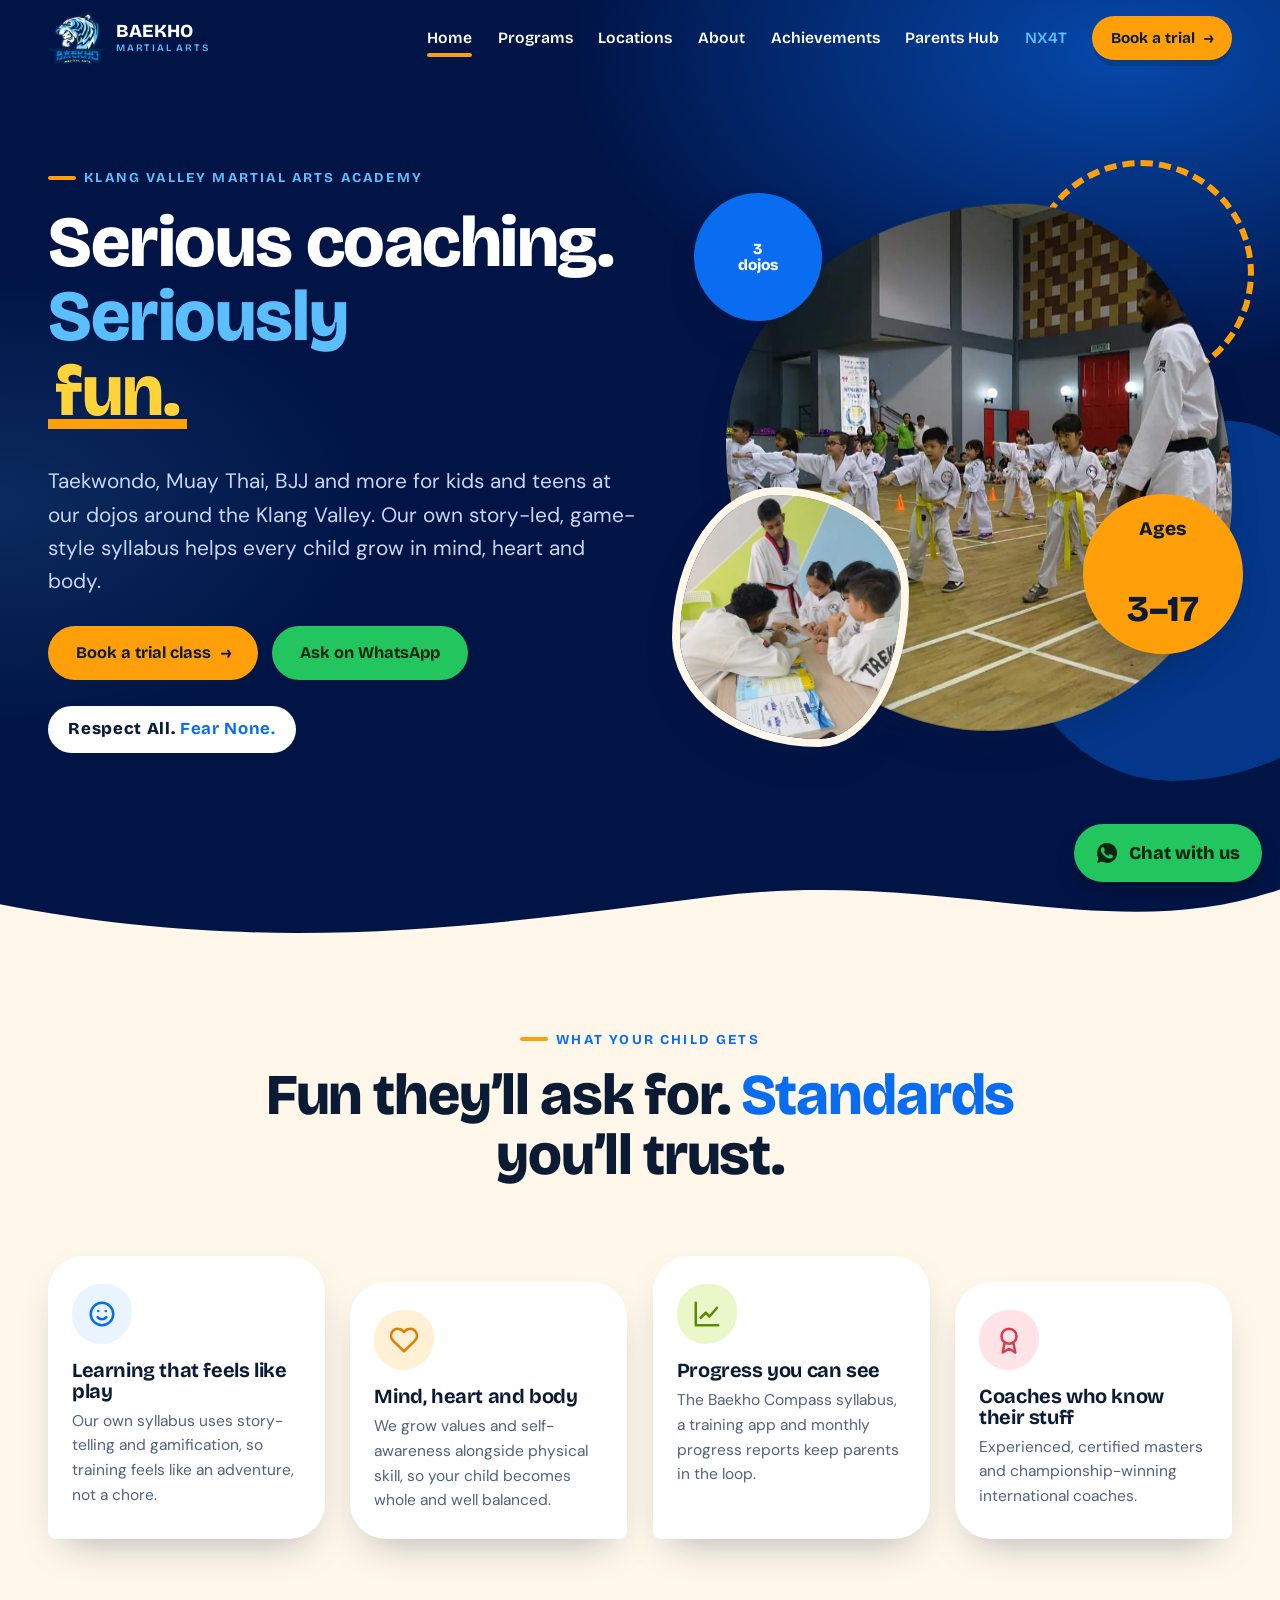
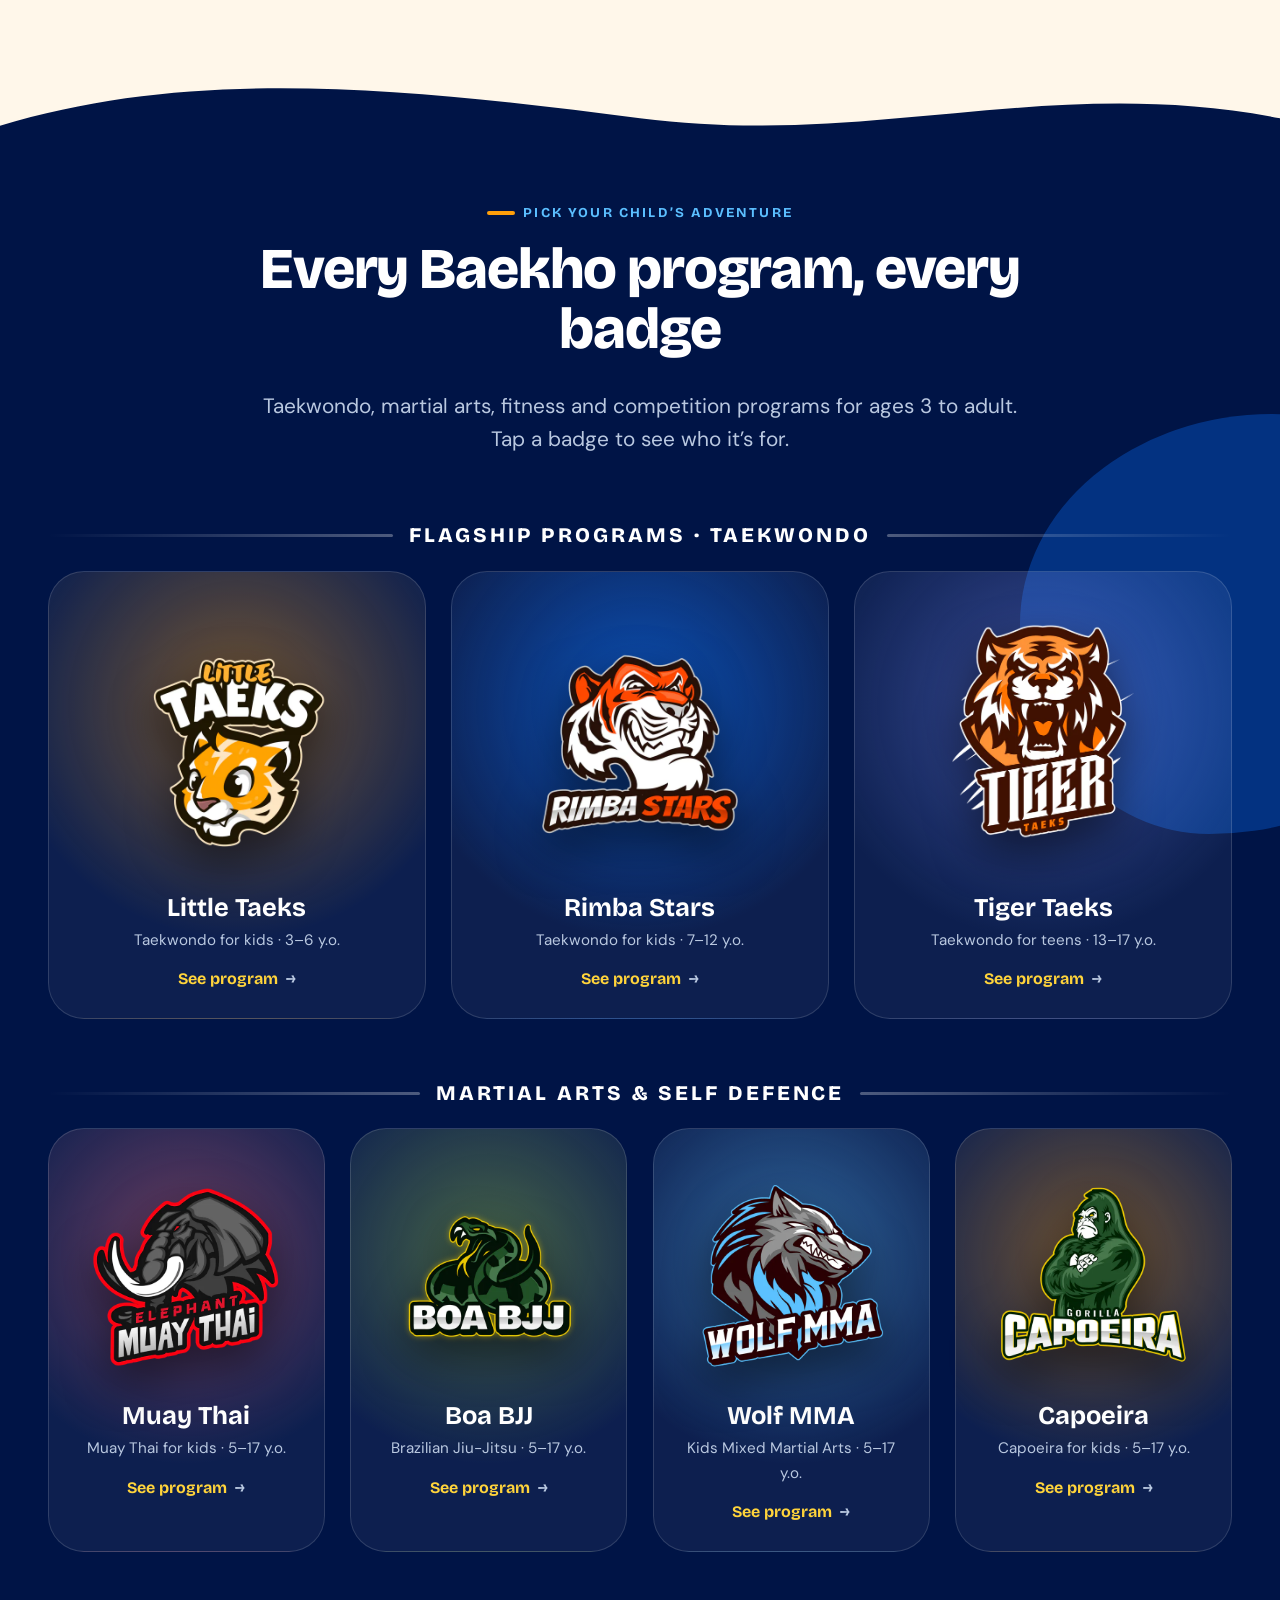
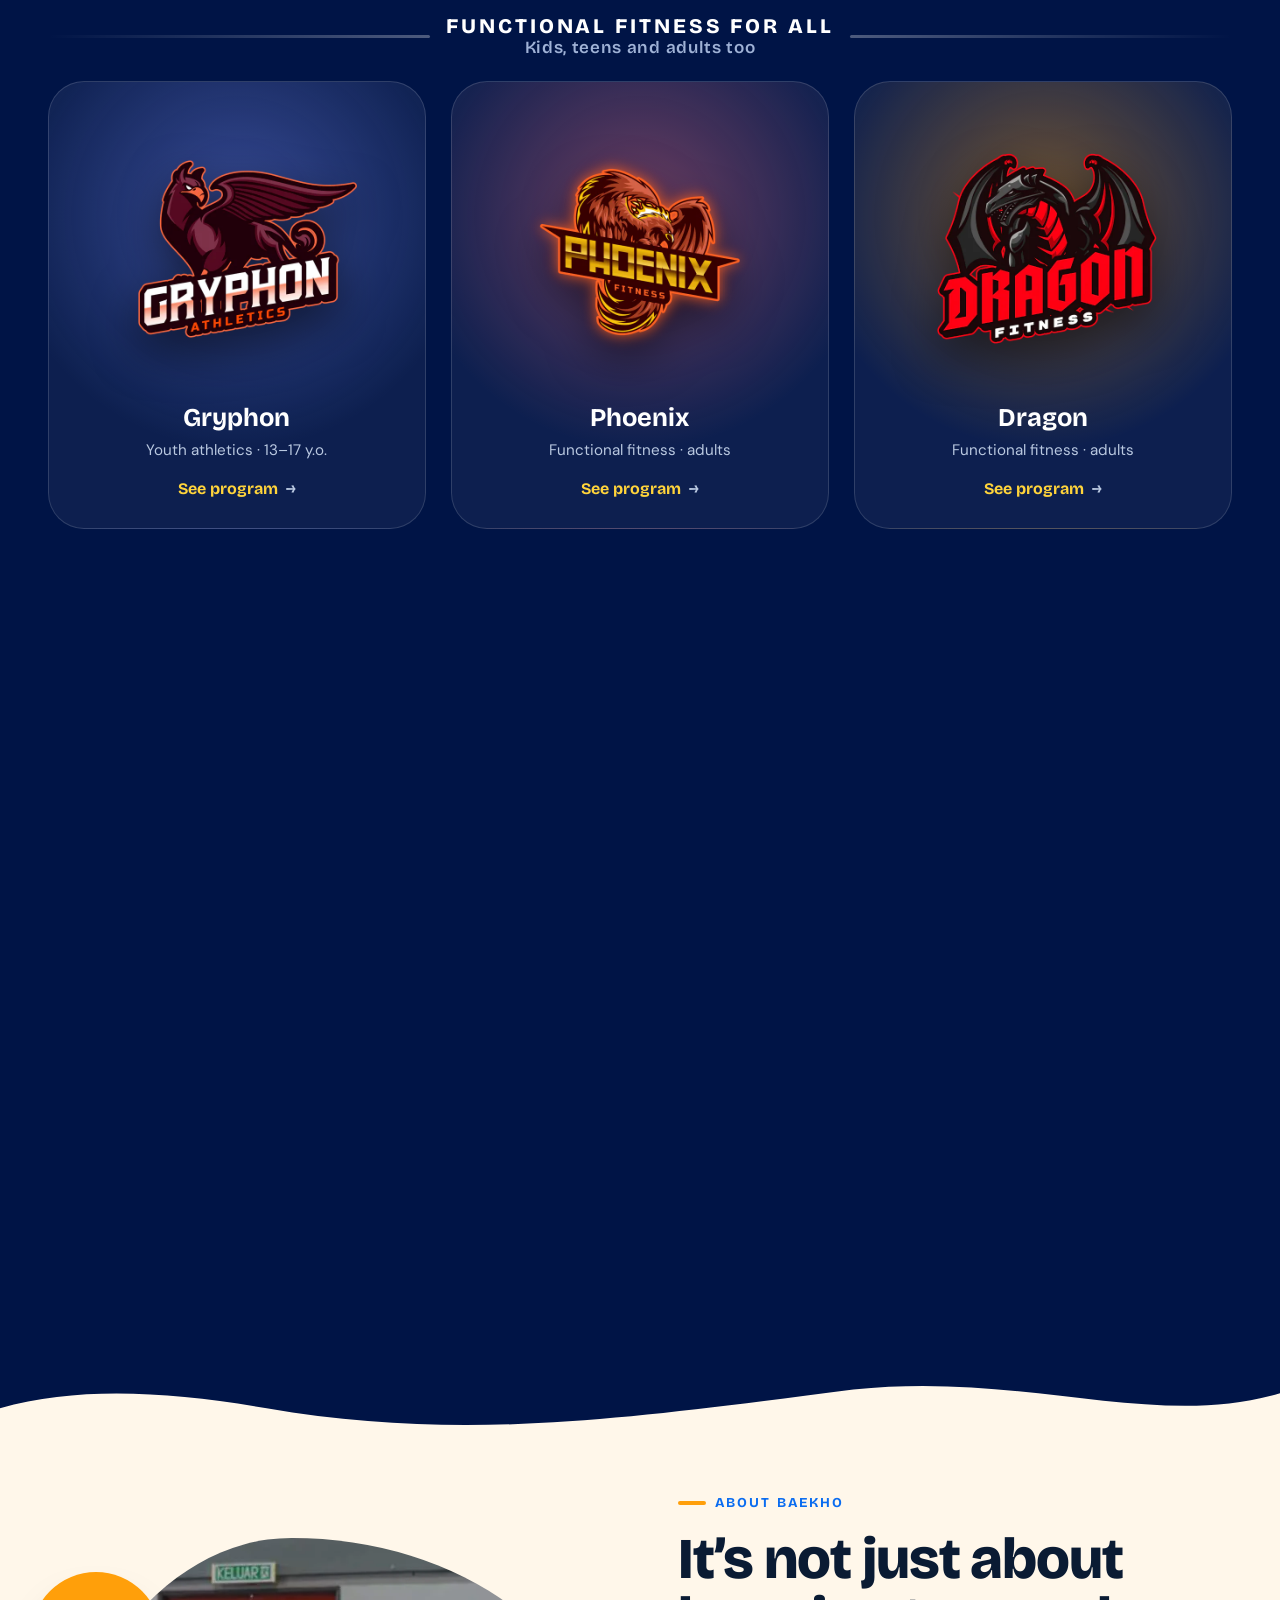
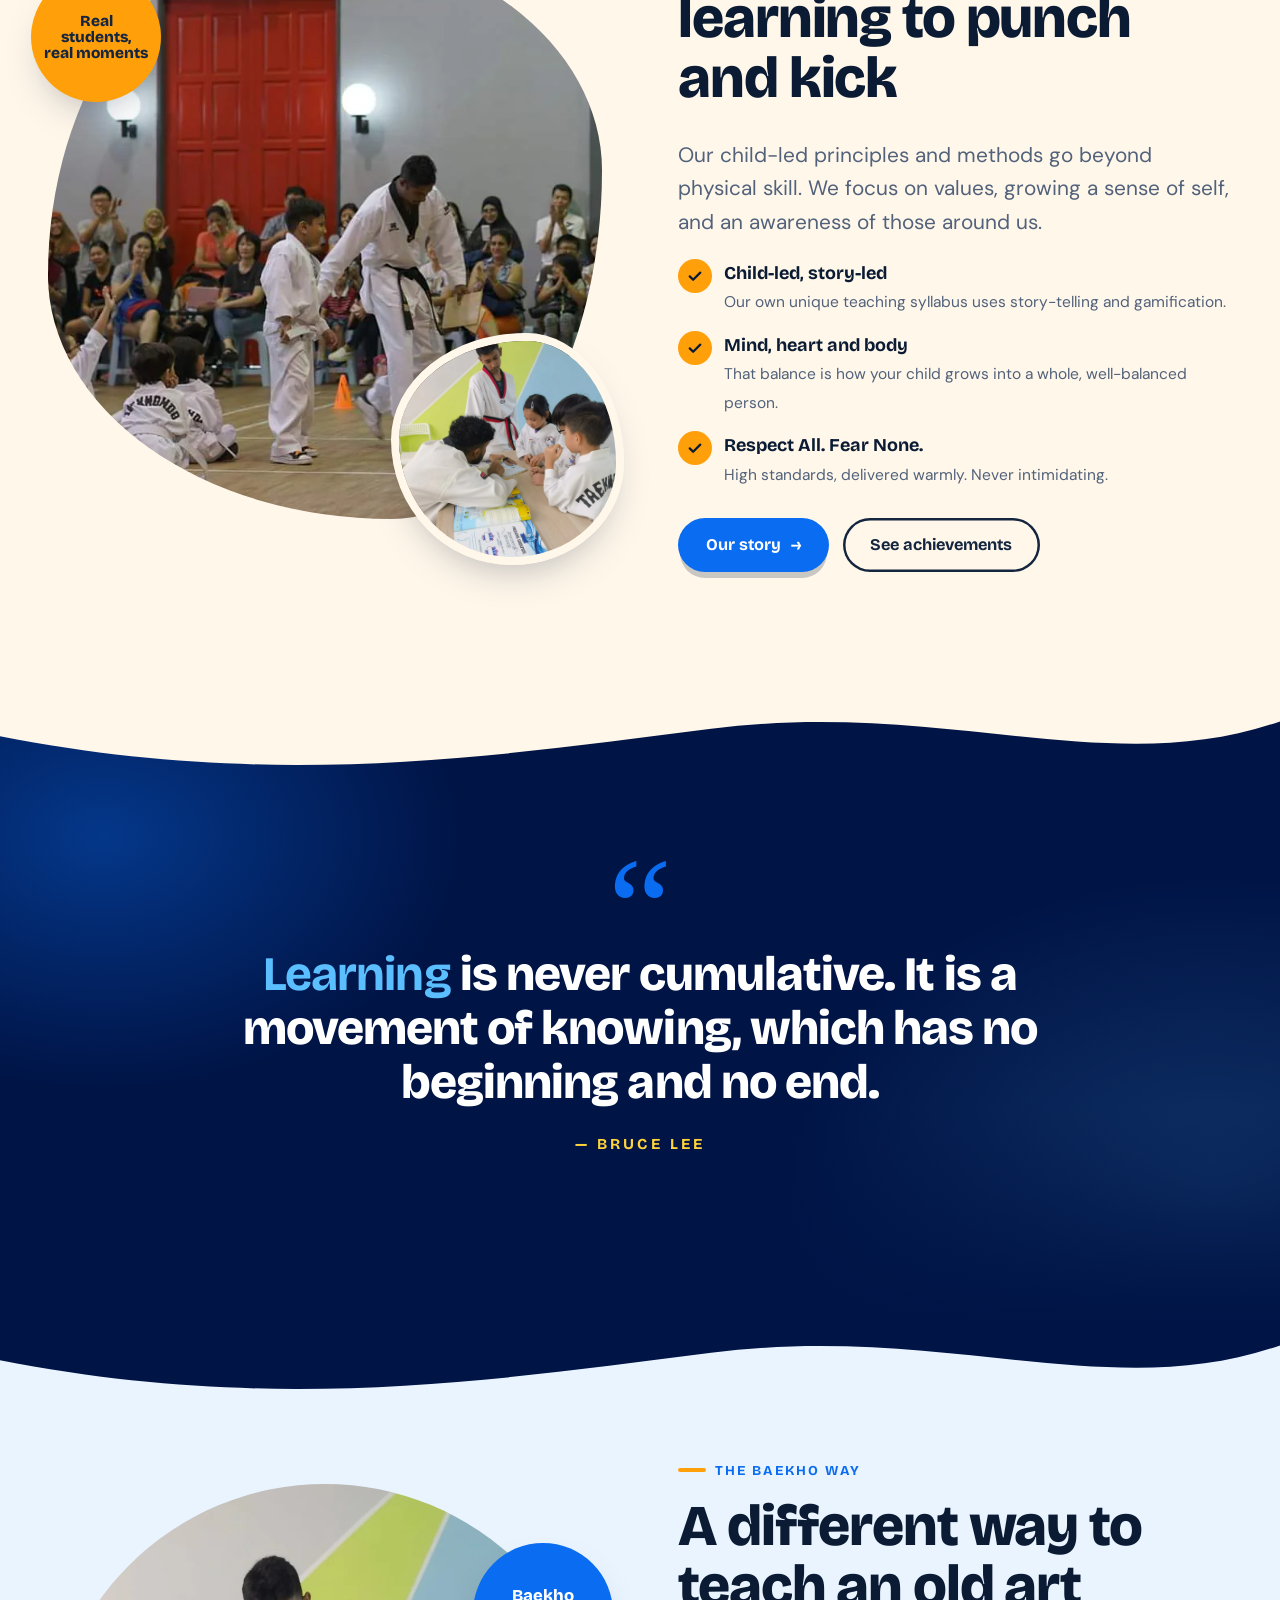
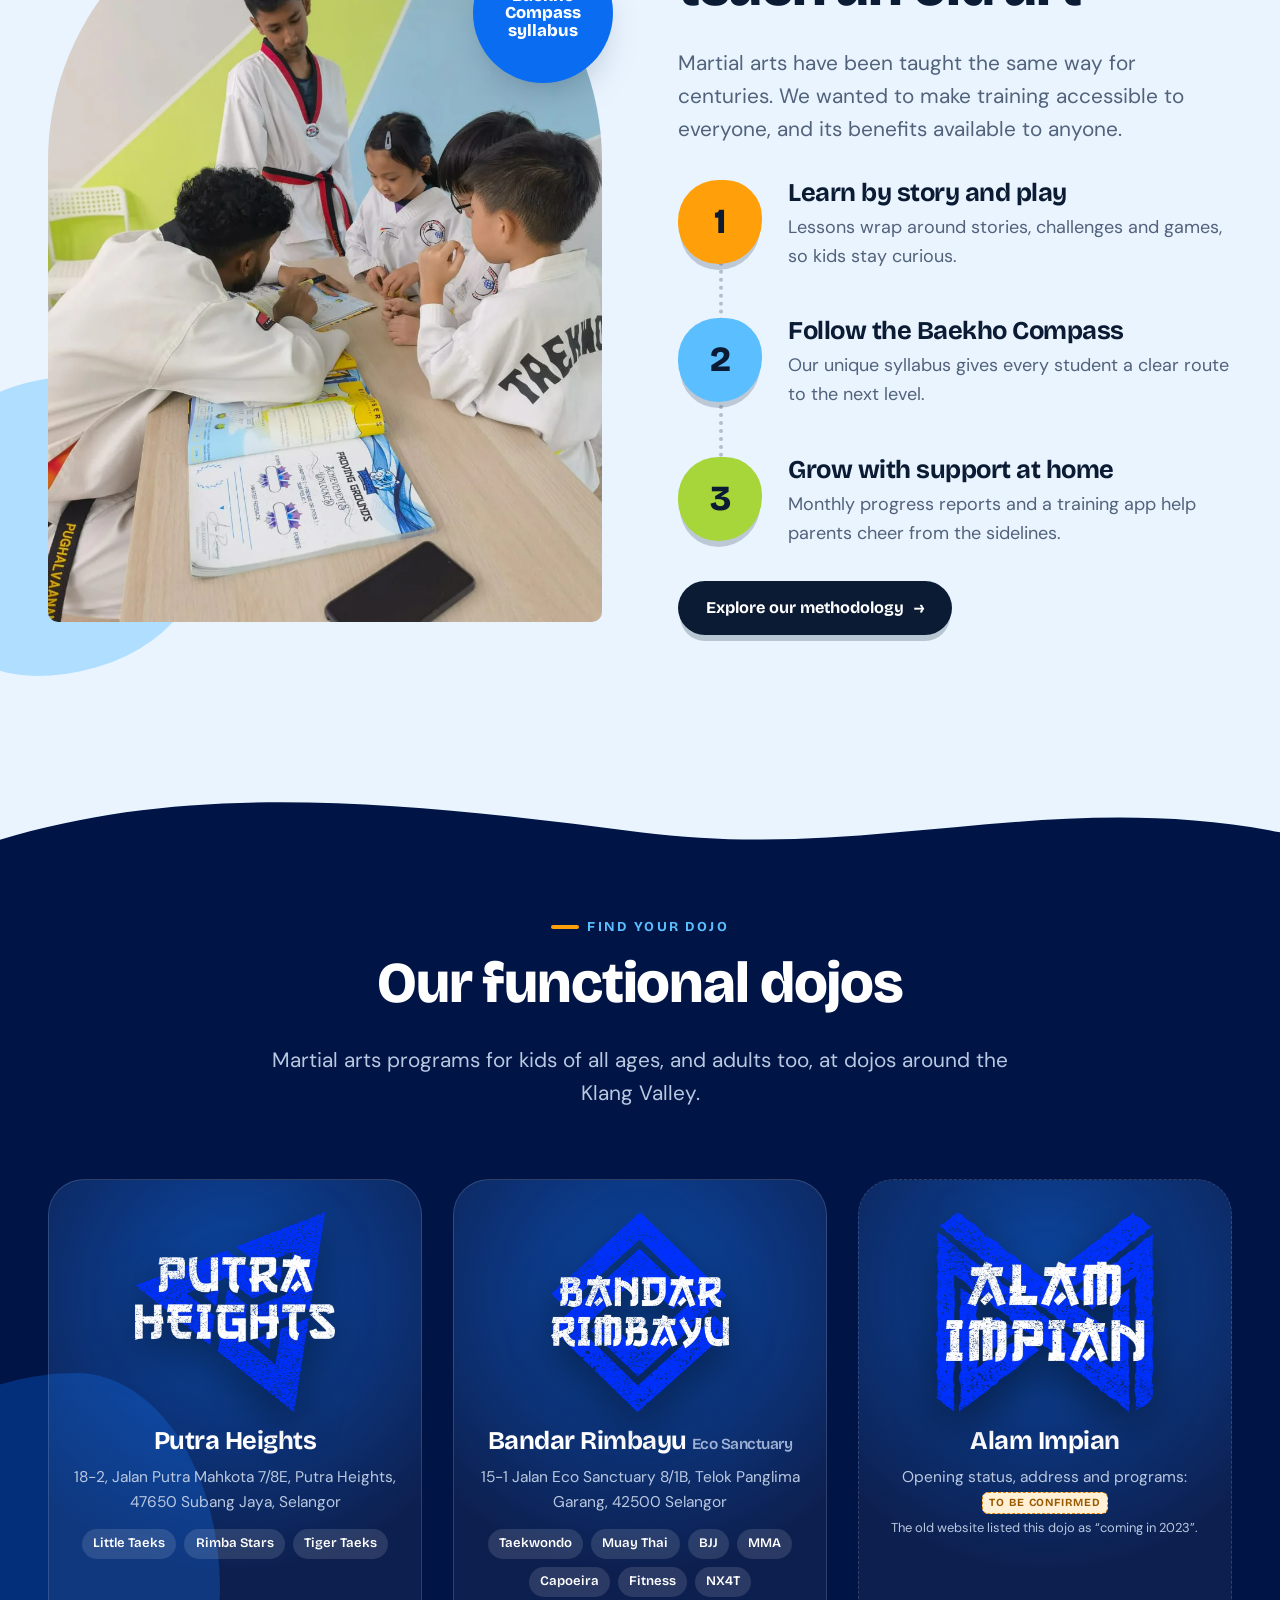
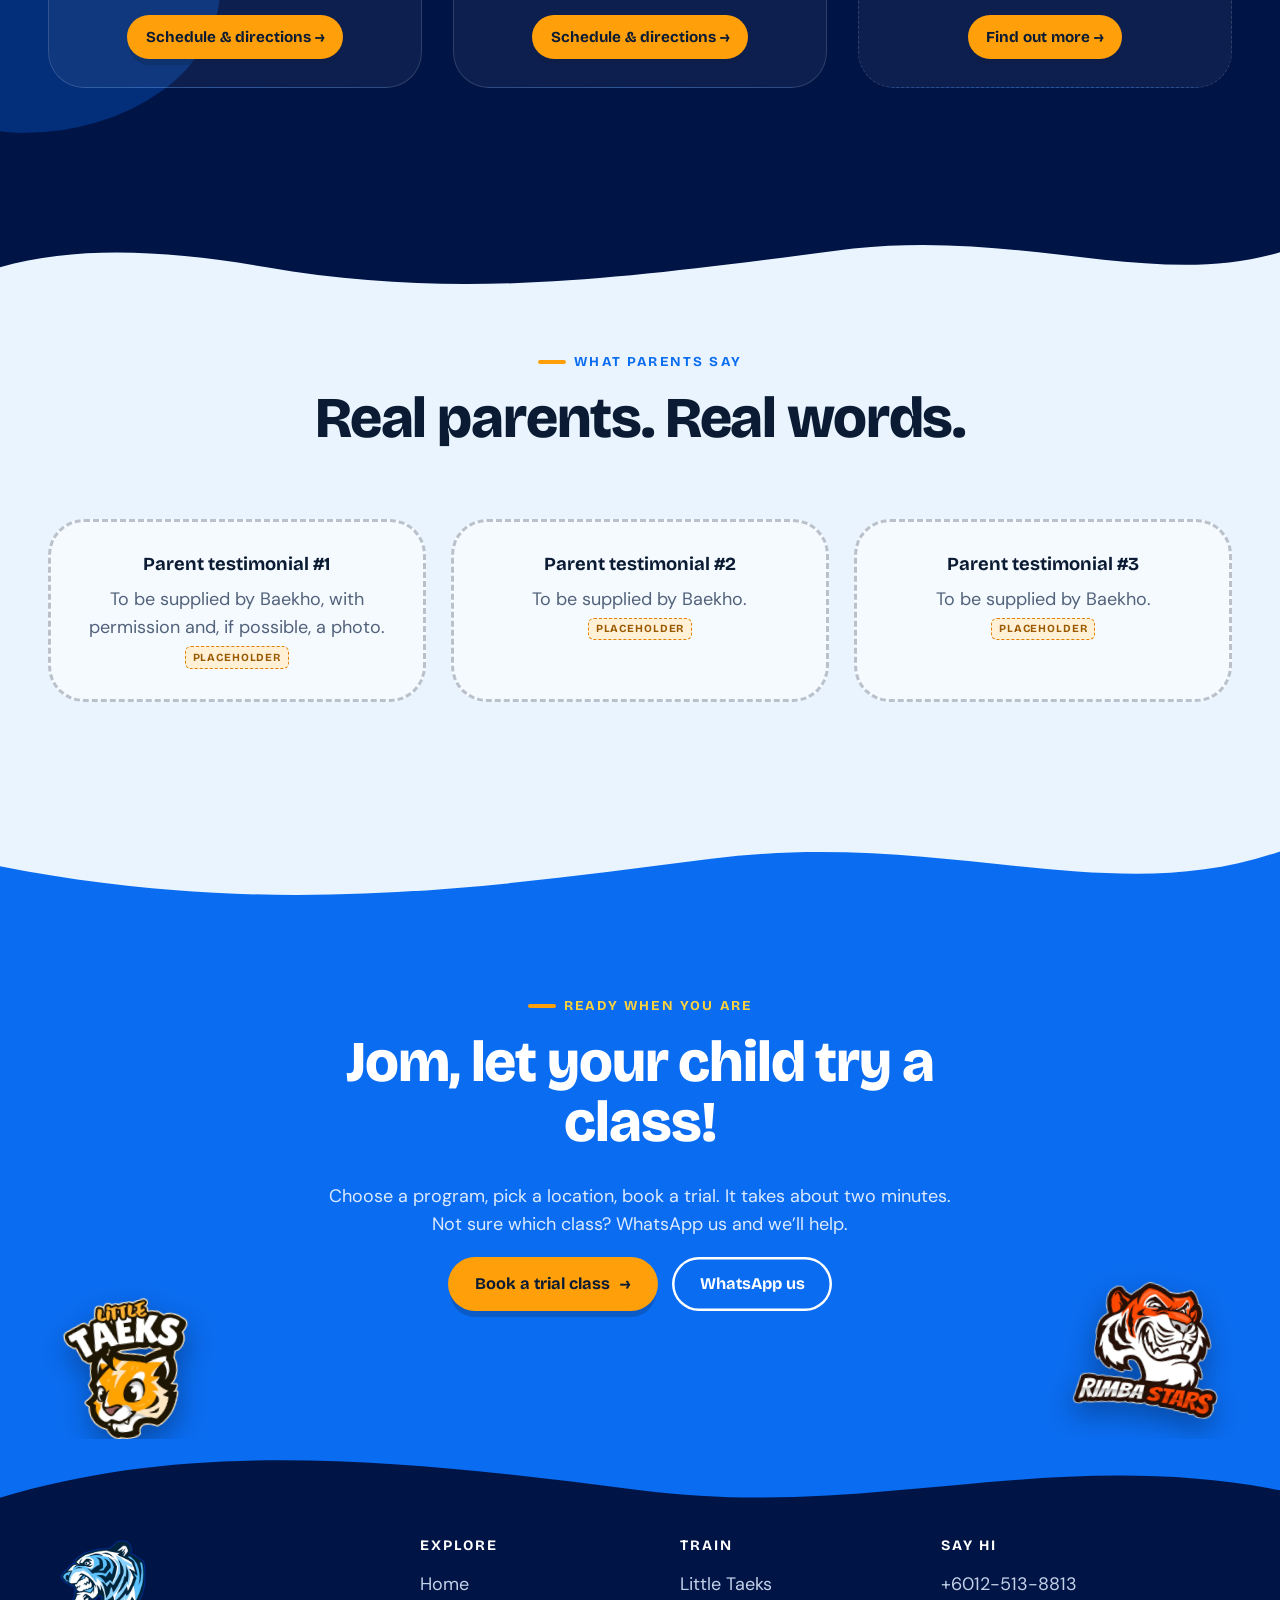
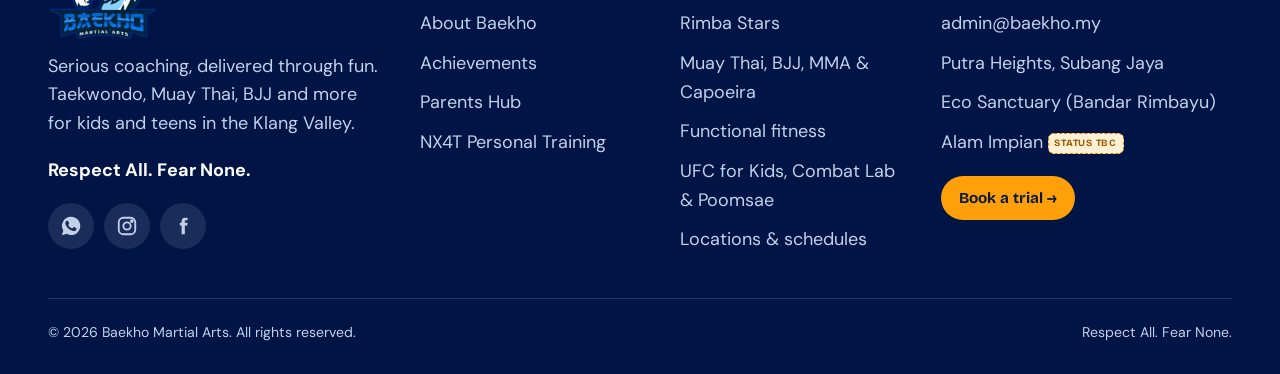
==== commit 0bf6a840: "Round 2 client feedback: deep blue #001446, big program badges (all 13), video quote strip, all 3 do" ====
--- a/index.html
+++ b/index.html
@@ -4,7 +4,7 @@
 <meta charset="utf-8">
 <meta name="viewport" content="width=device-width,initial-scale=1">
 <title>Baekho Martial Arts | Taekwondo, Muay Thai &amp; BJJ for Kids in Klang Valley</title>
-<meta name="description" content="Serious coaching, delivered through fun. Taekwondo, Muay Thai, BJJ and more for kids and teens at Eco Sanctuary and Putra Heights. Book a trial class online.">
+<meta name="description" content="Serious coaching, delivered through fun. Taekwondo, Muay Thai, BJJ and more for kids and teens at our dojos around the Klang Valley. Book a trial class online.">
 <meta property="og:title" content="Baekho Martial Arts — Respect All. Fear None.">
 <meta property="og:image" content="img/photo-class-kids.webp">
 <meta name="theme-color" content="#0A6CF0">
@@ -30,7 +30,7 @@
         <span class="row"><span class="hl">Seriously</span></span>
         <span class="row"><span><span class="squiggle">fun.</span></span></span>
       </h1>
-      <p class="lead rv" style="--d:.3s">Taekwondo, Muay Thai, BJJ and more for kids and teens at Eco Sanctuary and Putra Heights. Our own story-led, game-style syllabus helps every child grow in mind, heart and body.</p>
+      <p class="lead rv" style="--d:.3s">Taekwondo, Muay Thai, BJJ and more for kids and teens at our dojos around the Klang Valley. Our own story-led, game-style syllabus helps every child grow in mind, heart and body.</p>
       <div class="btn-row rv" style="--d:.4s">
         <a class="btn" href="trial.html" data-track="trial_cta_click">Book a trial class <span class="arr">→</span></a>
         <a class="btn wa" href="https://wa.me/60125138813?text=Hi%20Baekho!%20I%27d%20like%20to%20know%20more%20about%20a%20trial%20class." target="_blank" rel="noopener" data-track="whatsapp_click">Ask on WhatsApp</a>
@@ -42,7 +42,7 @@
       <div class="photo mask-a mask-reveal in" data-speed=".05"><img src="img/photo-class-kids.webp" alt="Kids practising Taekwondo punches in a line with their coach at Baekho" width="1200" height="952" fetchpriority="high"></div>
       <div class="mini mask-b"><img src="img/photo-syllabus.webp" alt="Coach and students going through the Baekho syllabus book" width="960" height="1280" loading="lazy"></div>
       <div class="sticker st1" style="--rot:-8deg">Ages<br><span style="font-size:1.9em">3–17</span></div>
-      <div class="sticker st2">2<br>dojos</div>
+      <div class="sticker st2">3<br>dojos</div>
     </div>
   </div>
 </section>
@@ -67,21 +67,47 @@
 <!-- PROGRAMS -->
 <section class="sec bg-ink" id="programs">
   <i class="wave top" data-c="#FFF7EA" data-v="2"></i>
-  <i class="blob" style="width:420px;height:420px;background:var(--blue);right:-160px;top:20%;opacity:.35"></i>
+  <i class="blob" style="width:420px;height:420px;background:var(--blue);right:-160px;top:12%;opacity:.35"></i>
   <div class="wrap">
     <div class="sec-head rv">
       <span class="eyebrow" style="color:var(--sky)">Pick your child’s adventure</span>
-      <h2>Programs for every age and every kind of energy</h2>
-      <p class="lead">From first kicks at age 3 to competition sparring for serious athletes. Tap a card to see who it’s for.</p>
-    </div>
-    <div class="prog-grid">
-      <a class="pcard c-orange rv" href="programs.html#little-taeks"><div class="top"><span class="age">Ages 3–6</span><h3>Little Taeks</h3><img class="mascot" src="img/mascot-little-taeks.webp" alt="" width="150" height="128" loading="lazy"></div><div class="body"><p>Taekwondo for little ones, channelling big energy into agility, courage, concentration and more. Small groups so every child feels safe.</p><span class="more">See Little Taeks <span class="arr">→</span></span></div></a>
-      <a class="pcard c-blue rv" style="--d:.1s" href="programs.html#rimba-stars"><div class="top"><span class="age">Ages 7–12</span><h3>Rimba Stars</h3><img class="mascot" src="img/mascot-rimba-stars.webp" alt="" width="150" height="150" loading="lazy"></div><div class="body"><p>Taekwondo that builds confidence and character through school years, with courtesy, integrity, perseverance and self-control.</p><span class="more">See Rimba Stars <span class="arr">→</span></span></div></a>
-      <a class="pcard c-lime rv" style="--d:.2s" href="programs.html#ufc-for-kids"><div class="top"><span class="age">Ages 7–12</span><h3>UFC for Kids</h3><img class="mascot" src="img/mascot-mma.webp" alt="" width="150" height="150" loading="lazy"></div><div class="body"><p>Train three times a week in BJJ, Muay Thai and MMA with championship coaches.</p><span class="more">See UFC for Kids <span class="arr">→</span></span></div></a>
-      <a class="pcard c-sky rv" href="programs.html#combat-lab"><div class="top"><span class="age">Ages <span class="tbc">TBC</span></span><h3>Combat Lab</h3><img class="mascot" src="img/mascot-tiger-taeks.webp" alt="" width="150" height="141" loading="lazy"></div><div class="body"><p>Kyorugi specialisation, focused purely on Olympic Taekwondo sparring and entering competitions.</p><span class="more">See Combat Lab <span class="arr">→</span></span></div></a>
-      <a class="pcard c-coral rv" style="--d:.1s" href="programs.html#poomsae-clinic"><div class="top"><span class="age">Ages <span class="tbc">TBC</span></span><h3>Poomsae Clinic</h3><img class="mascot" src="img/logo.webp" alt="" width="150" height="137" loading="lazy"></div><div class="body"><p>A weekly class for the poomsae contingent: sharpen forms and unlock the full spectrum of martial arts excellence.</p><span class="more">See Poomsae Clinic <span class="arr">→</span></span></div></a>
-    </div>
-    <p class="rv" style="text-align:center;margin-top:36px"><a class="btn white" href="programs.html">Compare all programs <span class="arr">→</span></a></p>
+      <h2>Every Baekho program, every badge</h2>
+      <p class="lead">Taekwondo, martial arts, fitness and competition programs for ages 3 to adult. Tap a badge to see who it’s for.</p>
+    </div>
+
+    <div class="bgroup rv" id="taekwondo"><h3 class="bgroup-t"><span>Flagship programs · Taekwondo</span></h3>
+      <div class="bgrid">
+        <a class="bcard o rv" style="--d:0.00s" href="programs.html#little-taeks"><img src="img/mascot-little-taeks.webp" alt="Little Taeks badge" width="280" height="280" loading="lazy"><b>Little Taeks</b><span>Taekwondo for kids · 3–6 y.o.</span><span class="go">See program <span class="arr">→</span></span></a>
+        <a class="bcard b rv" style="--d:0.08s" href="programs.html#rimba-stars"><img src="img/mascot-rimba-stars.webp" alt="Rimba Stars badge" width="280" height="280" loading="lazy"><b>Rimba Stars</b><span>Taekwondo for kids · 7–12 y.o.</span><span class="go">See program <span class="arr">→</span></span></a>
+        <a class="bcard n rv" style="--d:0.16s" href="programs.html#tiger-taeks"><img src="img/mascot-tiger-taeks.webp" alt="Tiger Taeks badge" width="280" height="280" loading="lazy"><b>Tiger Taeks</b><span>Taekwondo for teens · 13–17 y.o.</span><span class="go">See program <span class="arr">→</span></span></a>
+      </div>
+    </div>
+
+    <div class="bgroup rv" id="martial-arts"><h3 class="bgroup-t"><span>Martial arts &amp; self defence</span></h3>
+      <div class="bgrid">
+        <a class="bcard c rv" style="--d:0.00s" href="programs.html#muay-thai"><img src="img/mascot-muay-thai.webp" alt="Muay Thai badge" width="280" height="280" loading="lazy"><b>Muay Thai</b><span>Muay Thai for kids · 5–17 y.o.</span><span class="go">See program <span class="arr">→</span></span></a>
+        <a class="bcard l rv" style="--d:0.08s" href="programs.html#bjj"><img src="img/mascot-bjj.webp" alt="Boa BJJ badge" width="280" height="280" loading="lazy"><b>Boa BJJ</b><span>Brazilian Jiu-Jitsu · 5–17 y.o.</span><span class="go">See program <span class="arr">→</span></span></a>
+        <a class="bcard s rv" style="--d:0.16s" href="programs.html#mma"><img src="img/mascot-mma.webp" alt="Wolf MMA badge" width="280" height="280" loading="lazy"><b>Wolf MMA</b><span>Kids Mixed Martial Arts · 5–17 y.o.</span><span class="go">See program <span class="arr">→</span></span></a>
+        <a class="bcard o rv" style="--d:0.24s" href="programs.html#capoeira"><img src="img/mascot-capoeira.webp" alt="Capoeira badge" width="280" height="280" loading="lazy"><b>Capoeira</b><span>Capoeira for kids · 5–17 y.o.</span><span class="go">See program <span class="arr">→</span></span></a>
+      </div>
+    </div>
+
+    <div class="bgroup rv" id="fitness"><h3 class="bgroup-t"><span>Functional fitness for all<small>Kids, teens and adults too</small></span></h3>
+      <div class="bgrid">
+        <a class="bcard n rv" style="--d:0.00s" href="programs.html#gryphon"><img src="img/mascot-gryphon.webp" alt="Gryphon badge" width="280" height="280" loading="lazy"><b>Gryphon</b><span>Youth athletics · 13–17 y.o.</span><span class="go">See program <span class="arr">→</span></span></a>
+        <a class="bcard c rv" style="--d:0.08s" href="programs.html#phoenix"><img src="img/mascot-phoenix.webp" alt="Phoenix badge" width="280" height="280" loading="lazy"><b>Phoenix</b><span>Functional fitness · adults</span><span class="go">See program <span class="arr">→</span></span></a>
+        <a class="bcard o rv" style="--d:0.16s" href="programs.html#dragon"><img src="img/mascot-dragon.webp" alt="Dragon badge" width="280" height="280" loading="lazy"><b>Dragon</b><span>Functional fitness · adults</span><span class="go">See program <span class="arr">→</span></span></a>
+      </div>
+    </div>
+
+    <div class="bgroup rv" id="specialist"><h3 class="bgroup-t"><span>Specialist &amp; competition<small>Baekho’s newer programs</small></span></h3>
+      <div class="bgrid">
+        <a class="bcard l rv" style="--d:0.00s" href="programs.html#ufc-for-kids"><img src="img/mascot-mma.webp" alt="UFC for Kids badge" width="280" height="280" loading="lazy"><b>UFC for Kids</b><span>BJJ + Muay Thai + MMA · 7–12 y.o.</span><span class="go">See program <span class="arr">→</span></span></a>
+        <a class="bcard s rv" style="--d:0.08s" href="programs.html#combat-lab"><img src="img/mascot-tiger-taeks.webp" alt="Combat Lab badge" width="280" height="280" loading="lazy"><b>Combat Lab</b><span>Kyorugi sparring · age <span class="tbc">TBC</span></span><span class="go">See program <span class="arr">→</span></span></a>
+        <a class="bcard b rv" style="--d:0.16s" href="programs.html#poomsae-clinic"><img src="img/logo.webp" alt="Poomsae Clinic badge" width="280" height="280" loading="lazy"><b>Poomsae Clinic</b><span>Forms &amp; technique · age <span class="tbc">TBC</span></span><span class="go">See program <span class="arr">→</span></span></a>
+      </div>
+    </div>
+    <p class="rv" style="text-align:center;margin-top:44px"><a class="btn" href="programs.html">Compare all programs <span class="arr">→</span></a></p>
   </div>
 </section>
 
@@ -105,6 +131,21 @@
       </ul>
       <div class="btn-row"><a class="btn blue" href="about.html">Our story <span class="arr">→</span></a><a class="btn ghost" href="achievements.html">See achievements</a></div>
     </div>
+  </div>
+</section>
+
+<!-- QUOTE STRIP (video background) -->
+<section class="qstrip" aria-label="Quote">
+  <i class="wave top" data-c="#FFF7EA" data-v="1"></i>
+  <div class="qbg"></div>
+  <video class="qvideo" autoplay muted loop playsinline preload="metadata" aria-hidden="true" tabindex="-1" onerror="this.remove()"><source src="video/quote-strip.mp4" type="video/mp4" onerror="this.parentNode.remove()"></video>
+  <div class="qshade"></div>
+  <div class="wrap">
+    <blockquote class="rv">
+      <span class="qmark" aria-hidden="true">“</span>
+      <p><b>Learning</b> is never cumulative. It is a movement of knowing, which has no beginning and no end.</p>
+      <cite>— Bruce Lee</cite>
+    </blockquote>
   </div>
 </section>
 
@@ -132,13 +173,16 @@
 </section>
 
 <!-- LOCATIONS PREVIEW -->
-<section class="sec bg-cream">
+<section class="sec bg-ink">
   <i class="wave top" data-c="#E9F4FF" data-v="2"></i>
-  <div class="wrap">
-    <div class="sec-head rv"><span class="eyebrow">Find your dojo</span><h2>Two dojos. One Baekho family.</h2><p class="lead">Train at either location. Taekwondo memberships include access to all locations.</p></div>
-    <div class="loc-grid">
-      <article class="lcard rv"><div class="ph zoom"><span class="pin">Flagship</span><img src="img/photo-eco-gym.webp" alt="Baekho Eco Sanctuary dojo with mats, climbing wall and punching bags" width="900" height="1996" loading="lazy" style="object-position:50% 62%"></div><div class="in"><h3>Eco Sanctuary</h3><p class="addr">15-1 Jalan Eco Sanctuary 8/1B, Telok Panglima Garang, 42500 Selangor</p><div class="chips"><span class="chip">Taekwondo</span><span class="chip">Muay Thai</span><span class="chip">BJJ</span><span class="chip">MMA</span><span class="chip">NX4T</span></div><a class="btn blue sm" href="locations.html#eco-sanctuary" style="justify-self:start">Schedule &amp; directions →</a></div></article>
-      <article class="lcard rv" style="--d:.12s"><div class="ph zoom"><span class="pin">Subang Jaya</span><img src="img/photo-ceremony.webp" alt="Parents watching a grading at Baekho Putra Heights" width="1080" height="720" loading="lazy"></div><div class="in"><h3>Putra Heights</h3><p class="addr">18-2, Jalan Putra Mahkota 7/8E, Putra Heights, 47650 Subang Jaya, Selangor</p><div class="chips"><span class="chip">Little Taeks</span><span class="chip">Rimba Stars</span><span class="chip">Tiger Taeks</span></div><a class="btn blue sm" href="locations.html#putra-heights" style="justify-self:start">Schedule &amp; directions →</a></div></article>
+  <i class="blob" style="width:360px;height:360px;background:var(--blue);left:-140px;bottom:8%;opacity:.3"></i>
+  <div class="wrap">
+    <div class="sec-head rv"><span class="eyebrow" style="color:var(--sky)">Find your dojo</span><h2>Our functional dojos</h2><p class="lead">Martial arts programs for kids of all ages, and adults too, at dojos around the Klang Valley.</p></div>
+
+    <div class="dgrid">
+      <article class="dcard rv"><img src="img/dojo-putra-heights.webp" alt="Putra Heights dojo badge" width="220" height="200" loading="lazy"><h3>Putra Heights</h3><p class="addr">18-2, Jalan Putra Mahkota 7/8E, Putra Heights, 47650 Subang Jaya, Selangor</p><div class="chips"><span class="chip">Little Taeks</span><span class="chip">Rimba Stars</span><span class="chip">Tiger Taeks</span></div><a class="btn sm" href="locations.html#putra-heights">Schedule &amp; directions →</a></article>
+      <article class="dcard rv" style="--d:.1s"><img src="img/dojo-bandar-rimbayu.webp" alt="Bandar Rimbayu dojo badge" width="220" height="200" loading="lazy"><h3>Bandar Rimbayu <small style="font-size:.6em;font-weight:600;color:#9fb2d6">Eco Sanctuary</small></h3><p class="addr">15-1 Jalan Eco Sanctuary 8/1B, Telok Panglima Garang, 42500 Selangor</p><div class="chips"><span class="chip">Taekwondo</span><span class="chip">Muay Thai</span><span class="chip">BJJ</span><span class="chip">MMA</span><span class="chip">Capoeira</span><span class="chip">Fitness</span><span class="chip">NX4T</span></div><a class="btn sm" href="locations.html#eco-sanctuary">Schedule &amp; directions →</a></article>
+      <article class="dcard soon rv" style="--d:.2s"><img src="img/dojo-alam-impian.webp" alt="Alam Impian dojo badge" width="220" height="200" loading="lazy"><h3>Alam Impian</h3><p class="addr">Opening status, address and programs: <span class="tbc">to be confirmed</span><br><small>The old website listed this dojo as “coming in 2023”.</small></p><a class="btn sm" href="locations.html#alam-impian">Find out more →</a></article>
     </div>
   </div>
 </section>
--- a/css/styles.css
+++ b/css/styles.css
@@ -437,3 +437,96 @@
 .nx-page .benefit .ic{background:#F1E6CA}
 
 .split>*{min-width:0}
+
+/* ==========================================================
+   v2 — client feedback: deep blue (#001446) from the old site,
+   big program badges, video quote strip, all 3 dojos
+   ========================================================== */
+:root{--deep:#001446;--deep-2:#06267A}
+.bg-ink{background:var(--deep)}
+.footer{background:var(--deep)}
+@media(max-width:1060px){.nav{background:var(--deep)}}
+
+/* dark heroes on every page */
+.hero,.phero{background:radial-gradient(900px 520px at 88% 6%,rgba(10,108,240,.6),transparent 62%),radial-gradient(640px 460px at 0% 100%,rgba(91,191,255,.16),transparent 60%),var(--deep)!important;color:#fff}
+.hero h1,.phero h1{color:#fff}
+.hero .lead,.phero .lead{color:#c9d6f2}
+.hero .eyebrow,.phero .eyebrow{color:var(--sky)}
+.hero h1 .hl,.phero h1 .hl{color:var(--sky)}
+.hero .squiggle{color:var(--sun);background:linear-gradient(transparent 82%,var(--orange) 82% 94%,transparent 94%)}
+.phero .tab{border-color:rgba(255,255,255,.7);color:#fff}
+.phero .tab:hover{background:rgba(255,255,255,.14)}
+.hero .btn.ghost,.phero .btn.ghost{color:#fff}
+.hero .ring{border-color:var(--orange)}
+
+/* header over a dark hero */
+.dark-top .site-header:not(.scrolled) .brand span{color:#fff}
+.dark-top .site-header:not(.scrolled) .brand small{color:var(--sky)}
+@media(min-width:1061px){
+  .dark-top .site-header:not(.scrolled) .nav a.link{color:#fff}
+  .dark-top .site-header:not(.scrolled) .nav a.link.nx{color:var(--sky)}
+  .nx-page.dark-top .site-header:not(.scrolled) .nav a.link.nx{color:var(--gold)}
+}
+.dark-top .menu-btn{background:var(--orange)}
+.dark-top .menu-btn span,.dark-top .menu-btn span::before,.dark-top .menu-btn span::after{background:var(--ink)}
+.dark-top.menu-open .menu-btn span{background:transparent}
+
+/* big program badges (grouped like the old site) */
+.bgroup{margin-top:clamp(36px,5vw,64px)}
+.bgroup:first-of-type{margin-top:0}
+.bgroup-t{display:flex;align-items:center;gap:16px;font-family:var(--f-head);font-size:clamp(1rem,1.8vw,1.3rem);font-weight:800;letter-spacing:.14em;text-transform:uppercase;color:#fff;margin:0 0 24px;text-align:center}
+.bgroup-t::before,.bgroup-t::after{content:"";height:3px;flex:1;border-radius:3px;background:linear-gradient(90deg,transparent,rgba(255,255,255,.3))}
+.bgroup-t::after{background:linear-gradient(270deg,transparent,rgba(255,255,255,.3))}
+.bgroup-t small{display:block;font-weight:600;letter-spacing:.04em;text-transform:none;color:#9fb2d6;font-size:.82em;margin-top:2px}
+.bgrid{display:grid;grid-template-columns:repeat(auto-fit,minmax(min(100%,250px),1fr));gap:clamp(16px,2vw,28px)}
+.bcard{--g:rgba(91,191,255,.4);position:relative;display:flex;flex-direction:column;align-items:center;text-align:center;gap:6px;padding:30px 22px 26px;border-radius:var(--r-lg);background:radial-gradient(circle at 50% 30%,var(--g),transparent 64%),rgba(255,255,255,.05);border:1.5px solid rgba(255,255,255,.14);color:#fff;text-decoration:none;transition:transform .4s var(--ease),border-color .3s}
+.bcard:hover{transform:translateY(-10px);border-color:rgba(255,255,255,.55)}
+.bcard img{width:min(100%,280px);height:auto;aspect-ratio:1;object-fit:contain;filter:drop-shadow(0 18px 22px rgba(0,0,0,.5));transition:transform .6s var(--ease)}
+.bcard:hover img{transform:scale(1.07) rotate(-3deg)}
+.bcard b{font-family:var(--f-head);font-size:clamp(1.25rem,2vw,1.6rem);line-height:1.1;margin-top:6px}
+.bcard span{color:#b9c8e0;font-size:.95rem}
+.bcard .go{margin-top:8px;font-family:var(--f-head);font-weight:700;color:var(--sun);display:inline-flex;gap:.5em;font-size:1rem}
+.bcard .go .arr{transition:transform .25s}.bcard:hover .go .arr{transform:translateX(5px)}
+.bcard.o{--g:rgba(255,159,10,.42)}.bcard.b{--g:rgba(10,108,240,.65)}.bcard.l{--g:rgba(166,214,58,.38)}.bcard.s{--g:rgba(91,191,255,.45)}.bcard.c{--g:rgba(255,107,122,.4)}.bcard.n{--g:rgba(120,140,255,.4)}
+.bcard .tbc{margin-left:4px}
+
+/* quote strip with video background */
+.qstrip{position:relative;overflow:hidden;padding-block:clamp(100px,13vw,180px);background:var(--deep);color:#fff;text-align:center;isolation:isolate}
+.qstrip .qvideo{position:absolute;inset:0;width:100%;height:100%;object-fit:cover;z-index:-3}
+.qstrip .qbg{position:absolute;inset:-20%;z-index:-4;background:radial-gradient(600px 420px at 20% 30%,rgba(10,108,240,.75),transparent 60%),radial-gradient(720px 520px at 82% 70%,rgba(91,191,255,.35),transparent 60%),var(--deep);animation:qdrift 18s ease-in-out infinite alternate}
+@keyframes qdrift{from{transform:translate3d(-3%,-2%,0) scale(1)}to{transform:translate3d(3%,2%,0) scale(1.1)}}
+.qstrip .qshade{position:absolute;inset:0;z-index:-2;background:linear-gradient(180deg,rgba(0,20,70,.5),rgba(0,10,36,.78))}
+.qstrip>.wave{z-index:1}
+.qstrip .wrap{position:relative;z-index:2}
+.qstrip blockquote{margin:0 auto;max-width:900px}
+.qstrip .qmark{display:block;font-family:Georgia,serif;font-size:clamp(5rem,12vw,9rem);line-height:.6;color:var(--blue);margin-bottom:10px;height:.5em}
+.qstrip p{font-family:var(--f-head);font-weight:800;font-size:clamp(1.6rem,4.2vw,3rem);line-height:1.12;letter-spacing:-.02em;margin:0 0 20px;color:#fff}
+.qstrip p b{color:var(--sky)}
+.qstrip cite{font-style:normal;font-family:var(--f-head);font-weight:700;letter-spacing:.2em;text-transform:uppercase;color:var(--sun);font-size:.95rem}
+
+/* dojo cards (3 locations) */
+.dgrid{display:grid;grid-template-columns:repeat(3,1fr);gap:clamp(16px,2.4vw,32px)}
+.dcard{display:flex;flex-direction:column;align-items:center;text-align:center;gap:10px;padding:32px 24px 28px;border-radius:var(--r-lg);background:radial-gradient(circle at 50% 22%,rgba(10,108,240,.55),transparent 64%),rgba(255,255,255,.05);border:1.5px solid rgba(255,255,255,.14);color:#fff;transition:transform .4s var(--ease)}
+.dcard:hover{transform:translateY(-8px)}
+.dcard img{width:min(100%,220px);height:200px;object-fit:contain;filter:drop-shadow(0 16px 20px rgba(0,0,0,.5))}
+.dcard h3{color:#fff;margin:6px 0 0}
+.dcard .addr{color:#b9c8e0;margin:0;font-size:.97rem}
+.dcard .chips{justify-content:center}
+.dcard .chip{background:rgba(255,255,255,.12);color:#fff}
+.dcard.soon{border-style:dashed}
+.dcard .btn{margin-top:auto}
+@media(max-width:900px){.dgrid{grid-template-columns:1fr;max-width:520px;margin-inline:auto}}
+.dbadge{width:84px;height:auto;flex:none;filter:drop-shadow(0 8px 10px rgba(10,27,51,.25))}
+.lhead{display:flex;justify-content:space-between;align-items:center;gap:14px}
+@media (prefers-reduced-motion:reduce){.qstrip .qbg{animation:none}}
+.qstrip .qshade{background:linear-gradient(180deg,rgba(0,20,70,.45) 0%,rgba(0,20,70,.5) 65%,rgba(0,20,70,1) 100%)}
+.hero .blob,.phero .blob{background:var(--blue)!important;opacity:.4!important}
+img{height:auto}
+.phero .blob,.hero .blob{top:auto!important;bottom:10%!important}
+.hero,.phero{background:radial-gradient(900px 520px at 88% 6%,rgba(10,108,240,.6),transparent 62%),radial-gradient(560px 340px at 0% 58%,rgba(91,191,255,.13),transparent 70%),var(--deep)!important}
+.dbadge{width:104px;background:var(--deep);border-radius:26px;padding:10px}
+
+.panel [style*="display:grid"]{grid-template-columns:minmax(0,1fr)}
+.panel .table-wrap{max-width:100
+.panel [style*="display:grid"]{grid-template-columns:minmax(0,1fr)}
+.panel .table-wrap{max-width:100%}
